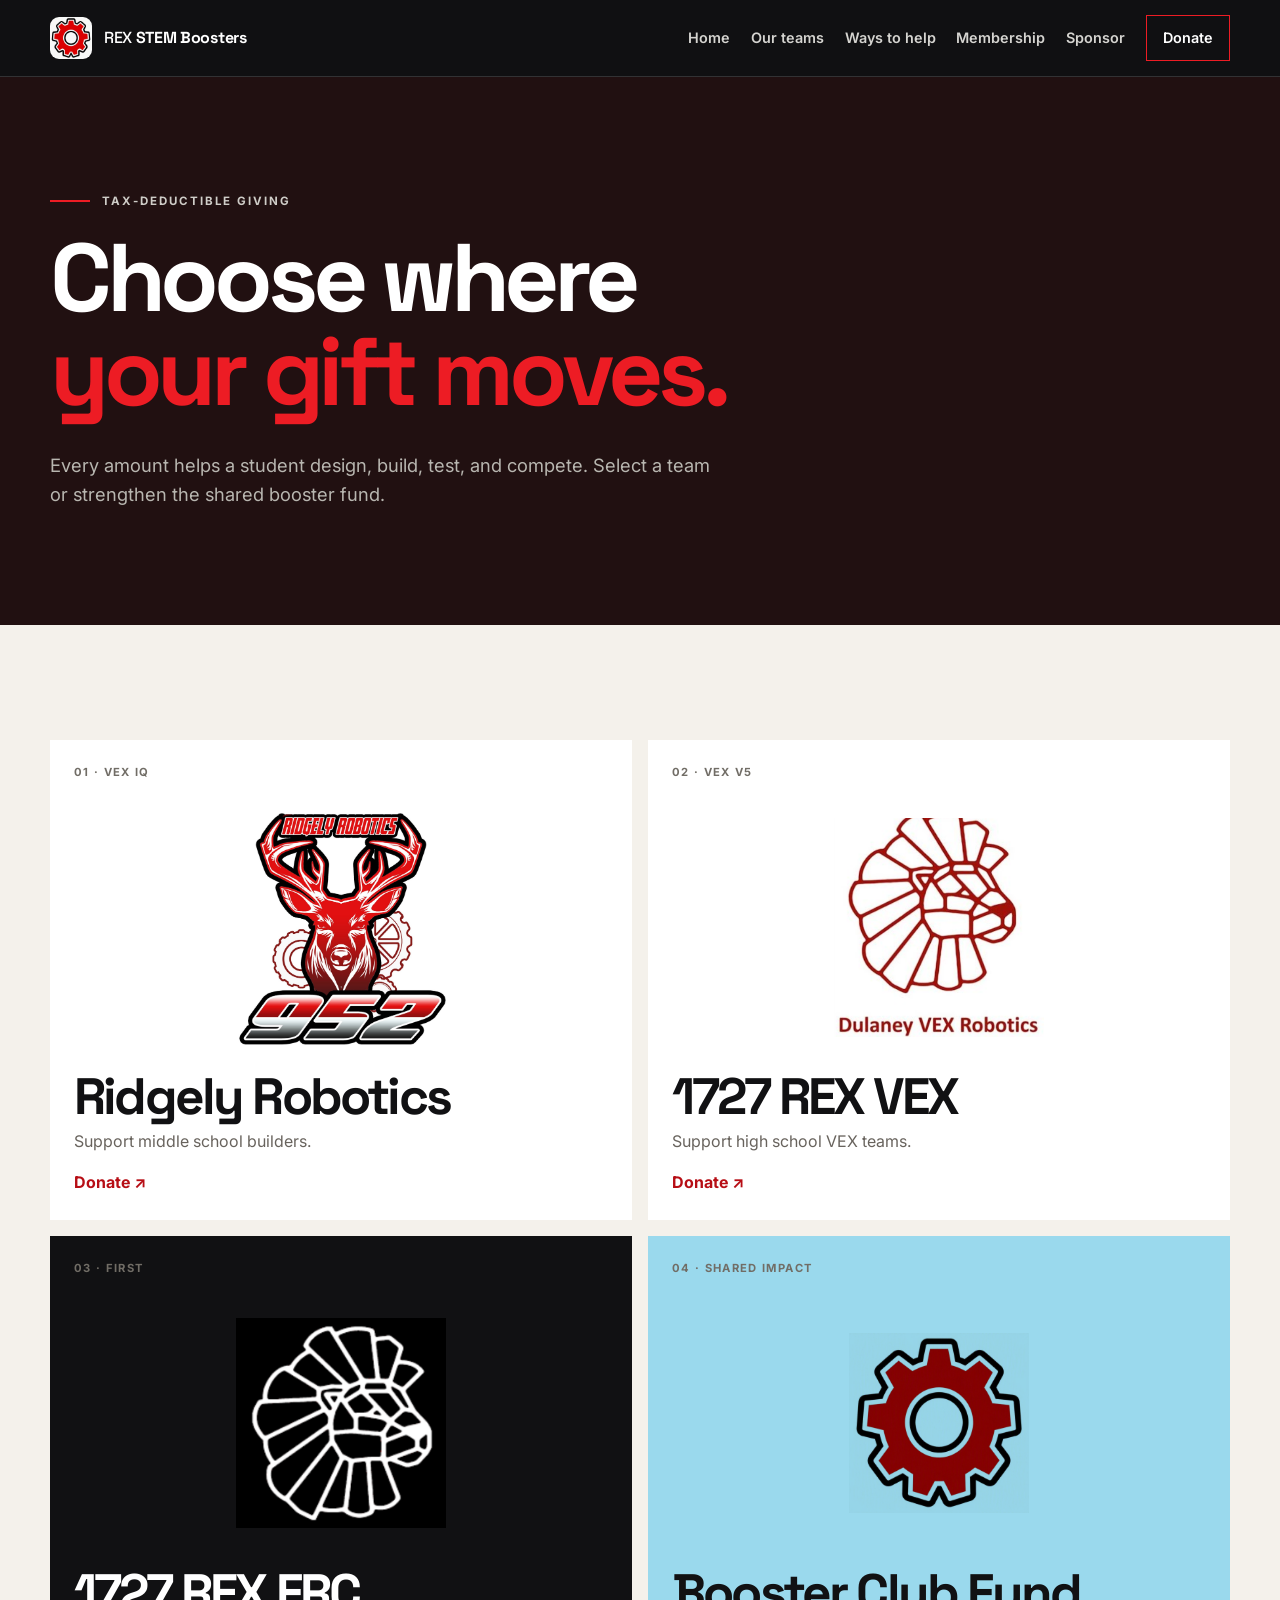
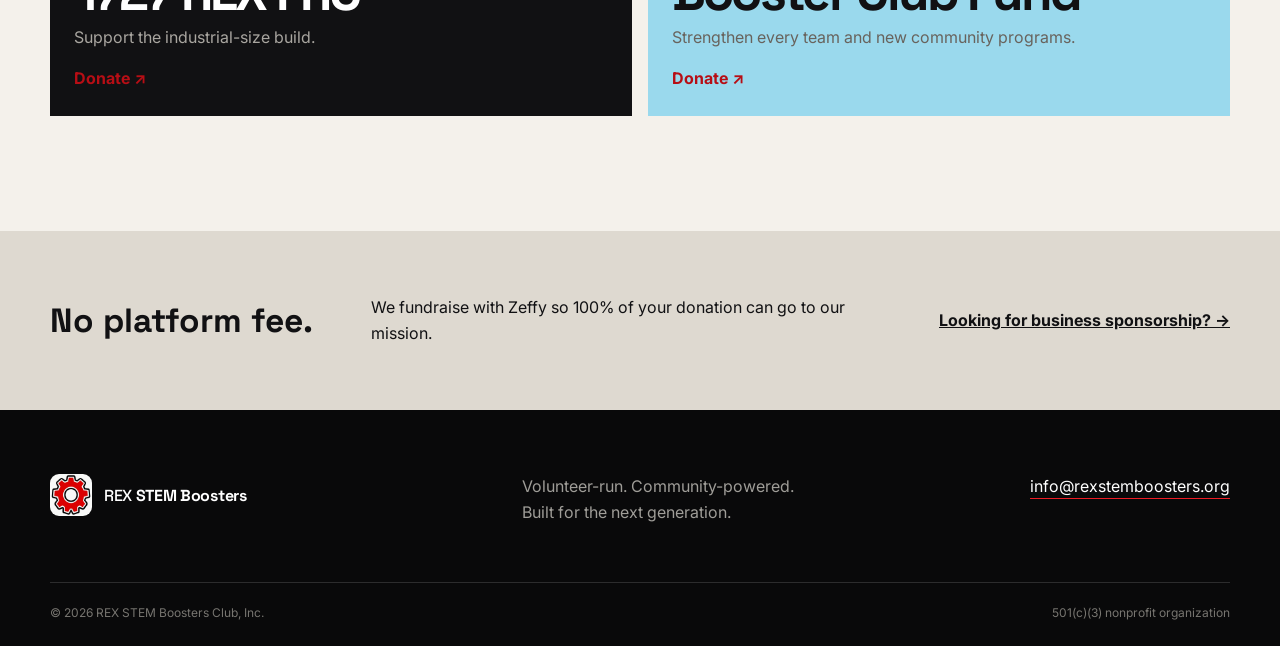
==== donate.html @ cd351b39 "Initial commit" ====
<!doctype html>
<html lang="en"><head><meta charset="utf-8"><meta name="viewport" content="width=device-width, initial-scale=1"><meta name="description" content="Support a REX STEM Boosters robotics team or the shared booster fund."><title>Donate | REX STEM Boosters</title><link rel="preconnect" href="https://fonts.googleapis.com"><link rel="preconnect" href="https://fonts.gstatic.com" crossorigin><link href="https://fonts.googleapis.com/css2?family=Inter:wght@400;500;600;700&family=Space+Grotesk:wght@500;600;700&display=swap" rel="stylesheet"><link rel="icon" type="image/svg+xml" href="data:image/svg+xml,%3Csvg xmlns='http://www.w3.org/2000/svg' viewBox='0 0 64 64'%3E%3Crect width='64' height='64' rx='12' fill='%23111113'/%3E%3Cpath d='M28 8h8l2 7 6 3 7-2 4 7-5 5v8l5 5-4 7-7-2-6 3-2 7h-8l-2-7-6-3-7 2-4-7 5-5v-8l-5-5 4-7 7 2 6-3 2-7Zm4 15a9 9 0 1 0 0 18 9 9 0 0 0 0-18Z' fill='%23ed1c24'/%3E%3C/svg%3E"><link rel="stylesheet" href="assets/styles.css"><script src="assets/main.js" defer></script></head>
<body><a class="skip-link" href="#main">Skip to content</a><header class="site-header"><div class="shell header-inner"><a class="brand" href="index.html"><img src="assets/gear-mark.png" alt="" width="42" height="42"><span>REX <b>STEM Boosters</b></span></a><button class="menu-toggle" type="button" aria-expanded="false" aria-controls="site-nav"><span></span><span></span><span></span><span class="sr-only">Open menu</span></button><nav id="site-nav" class="site-nav"><a href="index.html">Home</a><a href="teams.html">Our teams</a><a href="support.html">Ways to help</a><a href="membership.html">Membership</a><a href="sponsor.html">Sponsor</a><a class="nav-cta active" href="donate.html">Donate</a></nav></div></header>
<main id="main"><section class="page-hero donate-hero"><div class="shell"><p class="eyebrow"><span></span> Tax-deductible giving</p><h1>Choose where<br><em>your gift moves.</em></h1><p>Every amount helps a student design, build, test, and compete. Select a team or strengthen the shared booster fund.</p></div></section>
<section class="band band-light"><div class="shell giving-grid">
  <a class="giving-card" href="https://www.zeffy.com/en-US/donation-form/donate-to-ridgley-robotics" target="_blank" rel="noopener"><span>01 · VEX IQ</span><img src="assets/ridgely-robotics.jpg" alt="Ridgely Robotics logo"><div><h2>Ridgely Robotics</h2><p>Support middle school builders.</p><b>Donate ↗</b></div></a>
  <a class="giving-card" href="https://www.zeffy.com/en-US/donation-form/donate-to-dulaney-vex" target="_blank" rel="noopener"><span>02 · VEX V5</span><img src="assets/dulaney-vex.jpg" alt="Dulaney VEX Robotics logo"><div><h2>1727 REX VEX</h2><p>Support high school VEX teams.</p><b>Donate ↗</b></div></a>
  <a class="giving-card giving-card-dark" href="https://www.zeffy.com/en-US/donation-form/donate-to-dulaney-frc" target="_blank" rel="noopener"><span>03 · FIRST</span><img src="assets/dulaney-frc.jpg" alt="Dulaney FIRST Robotics logo"><div><h2>1727 REX FRC</h2><p>Support the industrial-size build.</p><b>Donate ↗</b></div></a>
  <a class="giving-card giving-general" href="https://www.zeffy.com/en-US/donation-form/supporting-stem-programs-in-timonium" target="_blank" rel="noopener"><span>04 · Shared impact</span><div class="general-gear"><img src="assets/gear-mark.png" alt=""></div><div><h2>Booster Club Fund</h2><p>Strengthen every team and new community programs.</p><b>Donate ↗</b></div></a>
</div></section><section class="zeffy-note"><div class="shell"><strong>No platform fee.</strong><p>We fundraise with Zeffy so 100% of your donation can go to our mission.</p><a href="sponsor.html">Looking for business sponsorship? →</a></div></section></main>
<footer class="site-footer"><div class="shell footer-main"><a class="brand" href="index.html"><img src="assets/gear-mark.png" alt="" width="42" height="42"><span>REX <b>STEM Boosters</b></span></a><p>Volunteer-run. Community-powered.<br>Built for the next generation.</p><a href="mailto:info@rexstemboosters.org">info@rexstemboosters.org</a></div><div class="shell footer-bottom"><span>© <span data-year></span> REX STEM Boosters Club, Inc.</span><span>501(c)(3) nonprofit organization</span></div></footer></body></html>
---- assets/styles.css ----
:root {
  --ink: #111113;
  --ink-soft: #1a1a1d;
  --paper: #f4f1eb;
  --white: #fff;
  --red: #ed1c24;
  --red-dark: #b70e15;
  --blue: #9ad9ed;
  --muted: #a9a7a2;
  --line: rgba(255, 255, 255, .14);
  --radius: 1.25rem;
  --shell: min(1180px, calc(100% - 40px));
}

* { box-sizing: border-box; }
html { scroll-behavior: smooth; }
body { margin: 0; background: var(--ink); color: var(--white); font-family: Inter, sans-serif; line-height: 1.6; }
body.menu-open { overflow: hidden; }
img { display: block; max-width: 100%; }
a { color: inherit; }
.shell { width: var(--shell); margin-inline: auto; }
.sr-only { position: absolute; width: 1px; height: 1px; padding: 0; margin: -1px; overflow: hidden; clip: rect(0,0,0,0); white-space: nowrap; border: 0; }
.skip-link { position: fixed; z-index: 100; top: 10px; left: 10px; transform: translateY(-150%); padding: .75rem 1rem; background: var(--white); color: var(--ink); }
.skip-link:focus { transform: none; }

.site-header { position: sticky; z-index: 50; top: 0; background: rgba(17,17,19,.9); border-bottom: 1px solid var(--line); backdrop-filter: blur(16px); }
.header-inner { min-height: 76px; display: flex; align-items: center; justify-content: space-between; gap: 2rem; }
.brand { display: inline-flex; align-items: center; gap: .75rem; text-decoration: none; font-family: "Space Grotesk", sans-serif; letter-spacing: -.02em; }
.brand img { width: 42px; height: 42px; border-radius: 9px; }
.brand span { font-size: 1rem; font-weight: 500; }
.brand b { font-weight: 700; }
.site-nav { display: flex; align-items: center; gap: 1.3rem; }
.site-nav a { position: relative; padding-block: .45rem; color: #d5d4d0; text-decoration: none; font-size: .9rem; font-weight: 600; }
.site-nav a:not(.nav-cta)::after { content: ""; position: absolute; left: 0; right: 100%; bottom: 0; height: 2px; background: var(--red); transition: right .2s ease; }
.site-nav a:hover::after, .site-nav a.active::after { right: 0; }
.nav-cta { padding: .65rem 1rem !important; border: 1px solid var(--red); color: var(--white) !important; }
.nav-cta:hover { background: var(--red); }
.menu-toggle { display: none; border: 0; background: none; color: inherit; }

.hero { position: relative; overflow: hidden; padding: clamp(5rem, 9vw, 8.5rem) 0 clamp(4rem, 8vw, 7rem); }
.hero::before { content: ""; position: absolute; inset: auto 8% 0; height: 1px; background: var(--red); opacity: .5; }
.hero-grid { display: grid; grid-template-columns: minmax(0, 1.15fr) minmax(340px, .85fr); gap: clamp(3rem, 7vw, 7rem); align-items: center; }
.eyebrow, .section-label { margin: 0 0 1.25rem; text-transform: uppercase; letter-spacing: .17em; font-size: .72rem; font-weight: 700; }
.eyebrow { color: #cfcdc8; display: flex; align-items: center; gap: .75rem; }
.eyebrow span { width: 2.5rem; height: 2px; background: var(--red); }
h1, h2, h3 { margin: 0; font-family: "Space Grotesk", sans-serif; line-height: .98; letter-spacing: -.055em; }
h1 { max-width: 820px; font-size: clamp(3.6rem, 7.5vw, 7rem); }
h1 em { color: var(--red); font-style: normal; }
.hero-lede { max-width: 680px; margin: 2rem 0 0; color: #c6c5c0; font-size: clamp(1rem, 1.35vw, 1.18rem); }
.button-row { display: flex; flex-wrap: wrap; gap: .8rem; margin-top: 2.3rem; }
.button { display: inline-flex; align-items: center; justify-content: space-between; gap: 1.5rem; min-width: 190px; padding: .9rem 1.05rem; border: 1px solid transparent; text-decoration: none; font-size: .9rem; font-weight: 700; transition: transform .2s, background .2s, border-color .2s; }
.button:hover { transform: translateY(-2px); }
.button-primary { background: var(--red); }
.button-primary:hover { background: #ff343b; }
.button-ghost { border-color: #4a494b; }
.button-ghost:hover { border-color: var(--white); }

.hero-visual { position: relative; min-height: 470px; display: grid; place-items: center; }
.visual-card { position: relative; z-index: 2; width: min(70%, 330px); aspect-ratio: 1; padding: 2rem; background: var(--paper); border: 1px solid #3a3a3d; transform: rotate(3deg); box-shadow: 18px 18px 0 var(--red); }
.visual-card img { width: 100%; height: 100%; object-fit: contain; }
.orbit { position: absolute; border: 1px solid rgba(154,217,237,.4); border-radius: 50%; }
.orbit-one { width: 90%; aspect-ratio: 1; }
.orbit-two { width: 64%; aspect-ratio: 1; border-style: dashed; animation: spin 30s linear infinite; }
.data-tag { position: absolute; z-index: 3; display: flex; align-items: baseline; gap: .55rem; padding: .75rem .9rem; background: var(--blue); color: var(--ink); box-shadow: 6px 6px 0 #000; }
.data-tag strong { font-family: "Space Grotesk"; font-size: 1.45rem; line-height: 1; }
.data-tag span { font-size: .7rem; font-weight: 700; text-transform: uppercase; letter-spacing: .08em; }
.tag-one { top: 12%; left: 0; transform: rotate(-3deg); }
.tag-two { right: -2%; bottom: 12%; transform: rotate(2deg); }
@keyframes spin { to { transform: rotate(360deg); } }

.band { padding: clamp(5rem, 9vw, 8rem) 0; }
.mission { background: var(--red); }
.split-heading { display: grid; grid-template-columns: 1fr 3fr; gap: 3rem; }
.section-label { color: rgba(255,255,255,.72); }
.split-heading h2, .section-intro h2 { font-size: clamp(2.7rem, 5vw, 5rem); }
.split-heading h2 span { color: #390206; }
.split-heading p:last-child { max-width: 720px; margin: 2rem 0 0; font-size: clamp(1rem, 1.5vw, 1.2rem); }
.location-band { padding: clamp(3.75rem, 7vw, 6rem) 0; background: #ded9d0; color: var(--ink); border-bottom: 1px solid #c7c1b8; }
.location-layout { display: grid; grid-template-columns: .85fr 1.15fr; gap: clamp(3rem, 8vw, 8rem); align-items: end; }
.location-layout h2 { font-size: clamp(2.5rem, 4.5vw, 4.25rem); }
.school-list { border-top: 1px solid #9f9990; }
.school-list > div { display: grid; grid-template-columns: .65fr 1.35fr; gap: .25rem 1.5rem; padding: 1.35rem 0; border-bottom: 1px solid #b9b3aa; }
.school-list span { grid-row: 1 / 3; color: #706b65; text-transform: uppercase; font-size: .72rem; font-weight: 700; letter-spacing: .1em; }
.school-list strong { font: 600 1.2rem "Space Grotesk"; }
.school-list small { color: #706b65; font-size: .82rem; }
.band-light { background: var(--paper); color: var(--ink); }
.section-label.dark { color: #65615c; }
.section-intro { display: flex; justify-content: space-between; align-items: end; gap: 2rem; margin-bottom: 3rem; }
.text-link { padding-bottom: .25rem; border-bottom: 1px solid var(--ink); text-decoration: none; font-weight: 700; }
.team-grid { display: grid; grid-template-columns: repeat(3, 1fr); gap: 1rem; }
.team-card { position: relative; min-height: 390px; display: flex; flex-direction: column; justify-content: space-between; padding: 1.25rem; background: var(--white); border: 1px solid #dedad3; }
.team-card img { align-self: center; width: min(72%, 240px); height: 230px; object-fit: contain; mix-blend-mode: multiply; }
.team-card-dark { background: var(--ink-soft); color: var(--white); border-color: var(--ink-soft); }
.team-card-dark img { mix-blend-mode: normal; }
.team-number { color: #817d77; font: 600 .75rem "Space Grotesk"; }
.team-card p { margin: 0 0 .35rem; color: #817d77; font-size: .74rem; font-weight: 700; text-transform: uppercase; letter-spacing: .1em; }
.team-card h3 { font-size: 1.55rem; letter-spacing: -.04em; }

.impact-band { padding: clamp(5rem, 9vw, 8rem) 0; background: var(--ink); }
.impact-grid { display: grid; grid-template-columns: .65fr 1.35fr; gap: 3rem; }
.impact-grid > h2 { max-width: 780px; font-size: clamp(2.8rem, 5.2vw, 5.2rem); }
.impact-actions { grid-column: 2; border-top: 1px solid var(--line); }
.impact-actions a { display: grid; grid-template-columns: 1fr 2fr auto; align-items: center; gap: 1rem; padding: 1.3rem 0; border-bottom: 1px solid var(--line); text-decoration: none; }
.impact-actions span { font: 600 1.25rem "Space Grotesk"; }
.impact-actions small { color: #999791; }
.impact-actions b { color: var(--red); font-size: 1.3rem; transition: transform .2s; }
.impact-actions a:hover b { transform: translateX(5px); }
.meeting-strip { padding: 1.25rem 0; background: var(--blue); color: var(--ink); }
.meeting-inner { display: flex; align-items: center; justify-content: space-between; gap: 2rem; }
.meeting-inner p { display: flex; align-items: baseline; gap: 1rem; margin: 0; }
.meeting-inner p span { text-transform: uppercase; font-size: .7rem; font-weight: 700; letter-spacing: .1em; }
.meeting-inner a { white-space: nowrap; font-weight: 700; text-underline-offset: .25rem; }

.page-hero { position: relative; overflow: hidden; padding: clamp(5rem, 9vw, 8rem) 0; background: var(--ink); }
.page-hero .shell > p:last-child, .page-hero .membership-layout > div:first-child > p:last-child { max-width: 680px; margin: 2rem 0 0; color: #b8b6b0; font-size: 1.15rem; }
.team-page-hero { min-height: min(690px, calc(100vh - 76px)); display: flex; align-items: center; }
.team-hero-copy { position: relative; z-index: 2; }
.team-hero-copy > p:last-child { max-width: 590px !important; }
.ambient-curve { position: absolute; z-index: 0; top: 8%; right: -5%; bottom: 6%; width: 58%; opacity: .72; }
.ambient-curve svg { width: 100%; height: 100%; overflow: visible; }
.path-guide, .path-motion { fill: none; vector-effect: non-scaling-stroke; }
.path-guide { stroke: rgba(244,241,235,.15); stroke-width: 1.25; }
.path-motion { stroke: var(--red); stroke-width: 2; stroke-linecap: round; stroke-dasharray: 95 1030; animation: route-drift 14s linear infinite; }
@keyframes route-drift { to { stroke-dashoffset: -1125; } }
.page-hero-blue { background: #152a31; }
.page-hero-blue h1 em { color: var(--blue); }
.program-list { padding-top: 2rem; }
.program-row { display: grid; grid-template-columns: minmax(260px, .75fr) 1.25fr; gap: clamp(3rem, 8vw, 8rem); align-items: center; padding-block: clamp(4rem, 7vw, 7rem); border-bottom: 1px solid #cdc8c0; }
.program-mark { position: relative; min-height: 360px; display: grid; place-items: center; padding: 2rem; background: var(--white); }
.program-mark img { max-width: 82%; max-height: 290px; object-fit: contain; mix-blend-mode: multiply; }
.program-mark > span { position: absolute; top: 1rem; left: 1rem; color: #77716b; font: 600 .75rem "Space Grotesk"; }
.program-mark-dark { background: var(--ink); }
.program-mark-dark img { mix-blend-mode: normal; }
.program-copy .program-meta { margin: 0 0 1rem; color: var(--red-dark); text-transform: uppercase; font-size: .72rem; font-weight: 700; letter-spacing: .12em; }
.program-copy h2 { font-size: clamp(2.6rem, 5vw, 4.7rem); }
.program-copy > p:not(.program-meta) { max-width: 650px; margin: 1.6rem 0 2rem; color: #57534d; font-size: 1.05rem; }
.button-ink { width: fit-content; min-width: 220px; border-color: var(--ink); }
.button-ink:hover { background: var(--ink); color: var(--white); }
.cta-block { padding: 5rem 0; background: var(--red); }
.cta-inner { display: flex; align-items: end; justify-content: space-between; gap: 2rem; }
.cta-inner h2 { font-size: clamp(2.5rem, 5vw, 4.5rem); }
.cta-inner .button-primary { background: var(--ink); }

.option-grid { display: grid; grid-template-columns: repeat(2, 1fr); gap: 1px; background: #c8c4bc; border: 1px solid #c8c4bc; }
.option-card { min-height: 330px; display: flex; flex-direction: column; padding: clamp(1.5rem, 4vw, 3rem); background: var(--paper); }
.option-card > span { color: var(--red-dark); font: 700 .75rem "Space Grotesk"; }
.option-card h2 { margin-top: auto; font-size: clamp(2rem, 3.6vw, 3.4rem); }
.option-card p { max-width: 540px; color: #625e58; }
.option-card a { align-self: flex-start; margin-top: 1rem; border-bottom: 1px solid var(--ink); text-decoration: none; font-weight: 700; }
.trust-strip { padding: 4rem 0; background: var(--blue); color: var(--ink); }
.trust-strip .shell { display: grid; grid-template-columns: 1fr 1fr; gap: 4rem; align-items: center; }
.trust-strip div > div { display: flex; align-items: center; gap: 1.25rem; }
.trust-strip strong { font: 700 clamp(3.5rem, 7vw, 6.5rem)/1 "Space Grotesk"; }
.trust-strip p { margin: 0; max-width: 600px; }

.membership-hero { background: #191614; }
.membership-layout { display: grid; grid-template-columns: 1.2fr .8fr; gap: 4rem; align-items: center; }
.price-card { padding: 2rem; background: var(--paper); color: var(--ink); box-shadow: 14px 14px 0 var(--red); transform: rotate(1deg); }
.price-card > p { margin: 0 0 1.4rem; text-transform: uppercase; font-size: .75rem; font-weight: 700; letter-spacing: .12em; }
.price-card > div { display: flex; justify-content: space-between; align-items: baseline; padding: 1.1rem 0; border-top: 1px solid #ccc6bd; }
.price-card strong { font: 700 3rem/1 "Space Grotesk"; }
.price-card span { color: #6a655e; }
.price-card .button { margin-top: 1.5rem; color: var(--white); }
.membership-details { display: grid; grid-template-columns: .9fr 1.1fr; gap: 5rem; }
.membership-details h2 { font-size: clamp(2.7rem, 5vw, 4.8rem); }
.check-list { margin: 0; padding: 0; list-style: none; }
.check-list li { display: grid; grid-template-columns: .8fr 1.2fr; gap: 1rem; padding: 1.25rem 0; border-bottom: 1px solid #ccc6bd; }
.check-list span { color: #635f58; }
.open-door { padding: 5rem 0; background: var(--red); }
.open-door h2 { font-size: clamp(4.5rem, 12vw, 10rem); }
.open-door > .shell > p:last-child { max-width: 680px; font-size: 1.2rem; }

.donate-hero { background: #211011; }
.giving-grid { display: grid; grid-template-columns: repeat(2, 1fr); gap: 1rem; }
.giving-card { position: relative; min-height: 480px; display: grid; grid-template-rows: auto 1fr auto; padding: 1.5rem; background: var(--white); color: var(--ink); text-decoration: none; overflow: hidden; }
.giving-card > span { color: #716d66; text-transform: uppercase; font-size: .7rem; font-weight: 700; letter-spacing: .12em; }
.giving-card > img, .general-gear img { place-self: center; width: min(48%, 210px); max-height: 260px; object-fit: contain; mix-blend-mode: multiply; transition: transform .25s; }
.giving-card:hover > img, .giving-card:hover .general-gear img { transform: scale(1.04) rotate(-2deg); }
.giving-card h2 { font-size: clamp(2rem, 4vw, 3.3rem); }
.giving-card p { margin: .4rem 0 1rem; color: #68635d; }
.giving-card b { color: var(--red-dark); }
.giving-card-dark { background: var(--ink); color: var(--white); }
.giving-card-dark > img { mix-blend-mode: normal; }
.giving-card-dark p { color: #a9a6a0; }
.giving-general { background: var(--blue); }
.general-gear { display: grid; place-items: center; }
.general-gear img { width: min(44%, 180px); }
.zeffy-note { padding: 4rem 0; background: #ded9d0; color: var(--ink); }
.zeffy-note .shell { display: grid; grid-template-columns: .7fr 1.3fr auto; gap: 2rem; align-items: center; }
.zeffy-note strong { font: 700 2.1rem "Space Grotesk"; }
.zeffy-note p { margin: 0; }
.zeffy-note a { font-weight: 700; }

.sponsor-hero { background: #161b1d; }
.sponsor-list { display: grid; gap: 1.25rem; }
.sponsor-list article { display: grid; grid-template-columns: 290px 1fr; min-height: 320px; border: 1px solid #cbc5bc; background: #faf9f6; box-shadow: 0 0 0 rgba(17,17,19,0); transition: transform .3s ease, box-shadow .3s ease; }
.sponsor-list article:hover { transform: translateY(-4px); box-shadow: 0 18px 40px rgba(17,17,19,.09); }
.sponsor-list article > div:first-child { position: relative; display: grid; place-items: center; padding: 1.5rem; border-right: 1px solid #ccc7bf; }
.sponsor-list article > div:first-child span { position: absolute; top: 1rem; left: 1rem; color: #77716b; font: 700 .72rem "Space Grotesk"; }
.sponsor-list article img { max-width: 180px; max-height: 190px; object-fit: contain; mix-blend-mode: multiply; }
.sponsor-list article > div:last-child { display: flex; flex-direction: column; justify-content: center; padding: clamp(2rem, 5vw, 4rem); }
.sponsor-list article p { margin: 0 0 .6rem; color: var(--red-dark); text-transform: uppercase; font-size: .72rem; font-weight: 700; letter-spacing: .12em; }
.sponsor-list article h2 { font-size: clamp(2.3rem, 4vw, 4rem); }
.sponsor-list .dark-logo { background: var(--ink); }
.sponsor-list .dark-logo img { mix-blend-mode: normal; }
.sponsor-links { display: flex; flex-wrap: wrap; gap: 1rem 2rem; margin-top: 2rem; }
.sponsor-links a { position: relative; padding-bottom: .25rem; text-decoration: none; font-weight: 700; }
.sponsor-links a::after { content: ""; position: absolute; left: 0; right: 0; bottom: 0; height: 1px; background: currentColor; transform-origin: right; transition: transform .22s ease; }
.sponsor-links a:hover::after { transform: scaleX(.4); }
.recognition { padding: clamp(5rem, 8vw, 7rem) 0; background: var(--blue); color: var(--ink); }
.recognition .shell { display: grid; grid-template-columns: 1.2fr 1fr; gap: 3rem; align-items: end; }
.recognition h2 { font-size: clamp(2.8rem, 5vw, 5rem); }
.recognition .button { grid-column: 2; width: fit-content; color: var(--white); }
.partner-gallery { padding: clamp(5rem, 8vw, 7rem) 0; overflow: hidden; background: #0b0b0c; }
.gallery-heading { display: flex; align-items: end; justify-content: space-between; gap: 2rem; margin-bottom: 2.5rem; }
.gallery-heading h2 { font-size: clamp(2.7rem, 5vw, 4.8rem); }
.carousel-controls { display: flex; align-items: center; gap: .85rem; }
.carousel-button { width: 46px; height: 46px; border: 1px solid #454549; background: transparent; color: var(--white); font-size: 1.1rem; cursor: pointer; transition: background .2s, color .2s, border-color .2s; }
.carousel-button:hover { background: var(--white); border-color: var(--white); color: var(--ink); }
.carousel-status { min-width: 54px; color: #8e8c87; text-align: center; font: 600 .72rem "Space Grotesk"; letter-spacing: .08em; }
.carousel { width: var(--shell); margin-inline: auto; overflow: hidden; outline: none; }
.carousel-track { display: flex; gap: 1rem; transition: transform .9s cubic-bezier(.72,0,.18,1); will-change: transform; }
.carousel-track.is-jumping { transition: none; }
.carousel-slide { flex: 0 0 min(78vw, 880px); aspect-ratio: 16 / 9; display: flex; flex-direction: column; justify-content: flex-end; padding: clamp(1.5rem, 4vw, 3rem); border: 1px solid rgba(255,255,255,.18); background-color: #26272a; background-image: url("data:image/svg+xml,%3Csvg xmlns='http://www.w3.org/2000/svg' width='36' height='36' viewBox='0 0 36 36'%3E%3Cpath d='M36 0H0V36' fill='none' stroke='white' stroke-opacity='.055'/%3E%3C/svg%3E"); }
.placeholder-one { background-color: #26272a; }
.placeholder-two { background-color: #201719; }
.placeholder-three { background-color: #18252a; }
.placeholder-four { background-color: #302d28; }
.carousel-slide span { margin-bottom: auto; color: rgba(255,255,255,.5); font: 600 .7rem "Space Grotesk"; letter-spacing: .14em; }
.carousel-slide strong { font: 600 clamp(2rem, 4vw, 4rem)/1 "Space Grotesk"; letter-spacing: -.045em; }
.carousel-slide small { margin-top: .7rem; color: #aaa8a2; font-size: .82rem; }

.site-footer { padding: 4rem 0 1.5rem; background: #09090a; }
.footer-main { display: grid; grid-template-columns: 1.3fr 1fr 1fr; gap: 2rem; align-items: start; padding-bottom: 3.5rem; }
.footer-main p { margin: 0; color: #9f9d98; }
.footer-main > a:last-child { justify-self: end; text-decoration-color: var(--red); text-underline-offset: .35rem; }
.footer-bottom { display: flex; justify-content: space-between; gap: 1rem; padding-top: 1.25rem; border-top: 1px solid var(--line); color: #777570; font-size: .75rem; }

@media (max-width: 900px) {
  .hero-grid { grid-template-columns: 1fr; }
  .hero-visual { min-height: 400px; }
  .hero-visual .orbit-one { width: min(80vw, 520px); }
  .split-heading { grid-template-columns: 1fr; }
  .team-grid { grid-template-columns: 1fr; }
  .team-card { min-height: 290px; display: grid; grid-template-columns: 1fr 1fr; align-items: end; }
  .team-card img { grid-column: 2; grid-row: 1 / 3; height: 240px; }
  .impact-grid, .membership-layout, .membership-details { grid-template-columns: 1fr; }
  .location-layout { grid-template-columns: 1fr; }
  .impact-actions { grid-column: 1; }
  .program-row { grid-template-columns: .8fr 1.2fr; gap: 2.5rem; }
  .giving-grid { grid-template-columns: 1fr; }
  .giving-card { min-height: 420px; }
  .zeffy-note .shell { grid-template-columns: 1fr 2fr; }
  .zeffy-note a { grid-column: 2; }
}

@media (max-width: 760px) {
  :root { --shell: min(100% - 28px, 1180px); }
  .menu-toggle { position: relative; z-index: 3; display: grid; gap: 5px; width: 42px; height: 42px; place-content: center; }
  .menu-toggle span:not(.sr-only) { width: 22px; height: 2px; background: currentColor; transition: transform .2s, opacity .2s; }
  .menu-open .menu-toggle span:nth-child(1) { transform: translateY(7px) rotate(45deg); }
  .menu-open .menu-toggle span:nth-child(2) { opacity: 0; }
  .menu-open .menu-toggle span:nth-child(3) { transform: translateY(-7px) rotate(-45deg); }
  .site-nav { position: fixed; inset: 0; display: flex; flex-direction: column; justify-content: center; align-items: flex-start; gap: 1.1rem; padding: 6rem 2rem; background: var(--ink); transform: translateX(100%); transition: transform .25s ease; }
  .menu-open .site-nav { transform: none; }
  .site-nav a { font: 600 2.2rem/1 "Space Grotesk"; }
  .nav-cta { margin-top: 1rem; font-size: 1.2rem !important; }
  .hero { padding-top: 4.5rem; }
  .hero-grid { gap: 1.8rem; }
  .hero-visual { min-height: 330px; }
  .visual-card { width: min(62vw, 260px); }
  .data-tag { max-width: 145px; }
  .section-intro { display: block; }
  .section-intro .text-link { display: inline-block; margin-top: 1.6rem; }
  .team-card { display: flex; min-height: 360px; }
  .team-card img { height: 220px; }
  .footer-main { grid-template-columns: 1fr; }
  .footer-main > a:last-child { justify-self: start; }
  .footer-bottom { flex-direction: column; }
  .meeting-inner, .meeting-inner p, .cta-inner { align-items: flex-start; flex-direction: column; }
  .impact-actions a { grid-template-columns: 1fr auto; }
  .impact-actions small { grid-column: 1; }
  .program-row { grid-template-columns: 1fr; }
  .team-page-hero { min-height: 620px; }
  .ambient-curve { top: 33%; right: -24%; bottom: 4%; width: 100%; opacity: .48; }
  .school-list > div { grid-template-columns: 1fr; }
  .school-list span { grid-row: auto; margin-bottom: .4rem; }
  .program-mark { min-height: 300px; }
  .option-grid, .trust-strip .shell, .recognition .shell { grid-template-columns: 1fr; }
  .option-card { min-height: 290px; }
  .price-card { box-shadow: 8px 8px 0 var(--red); }
  .check-list li { grid-template-columns: 1fr; }
  .zeffy-note .shell { grid-template-columns: 1fr; }
  .zeffy-note a { grid-column: 1; }
  .sponsor-list article { grid-template-columns: 1fr; }
  .sponsor-list article > div:first-child { min-height: 260px; border-right: 0; border-bottom: 1px solid #ccc7bf; }
  .recognition .button { grid-column: 1; }
  .gallery-heading { align-items: flex-start; flex-direction: column; }
  .carousel-slide { flex-basis: 88vw; }
}

@media (prefers-reduced-motion: reduce) {
  *, *::before, *::after { scroll-behavior: auto !important; animation-duration: .01ms !important; animation-iteration-count: 1 !important; transition-duration: .01ms !important; }
  .path-motion { display: none; }
}
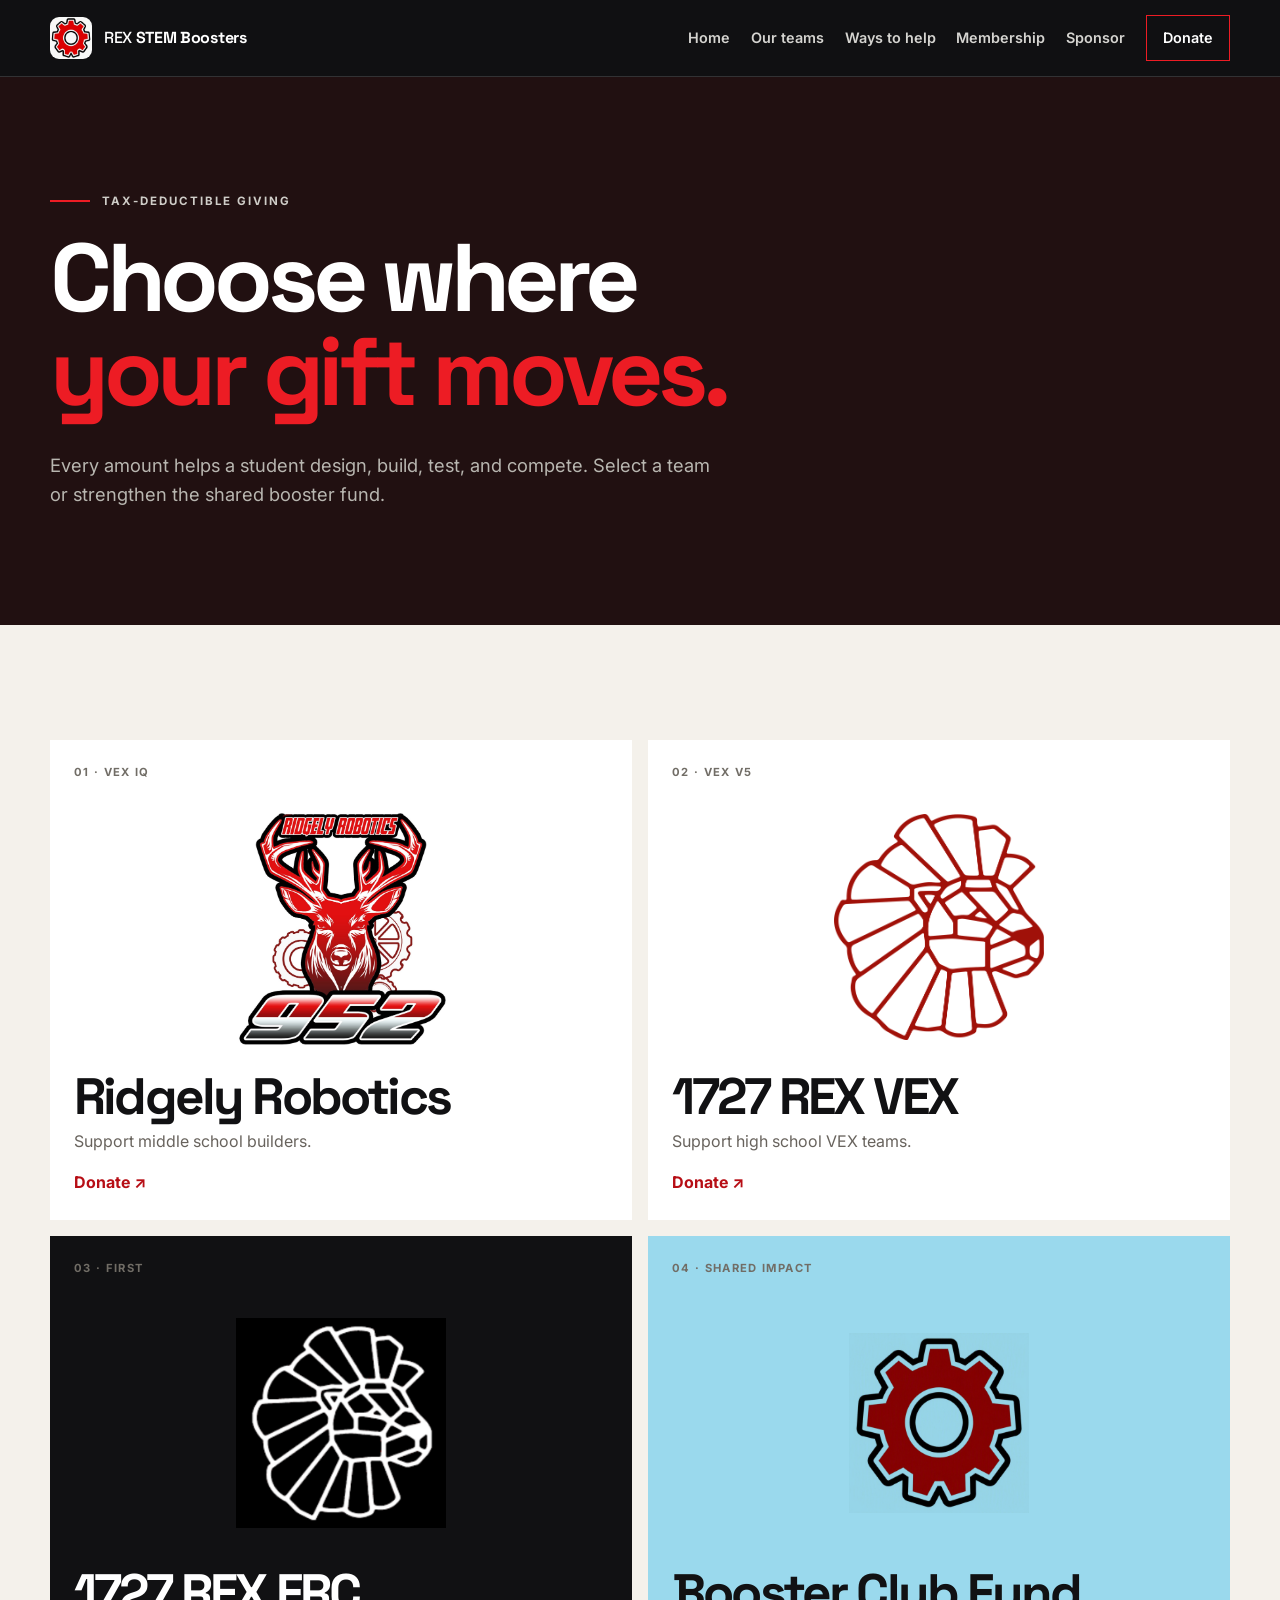
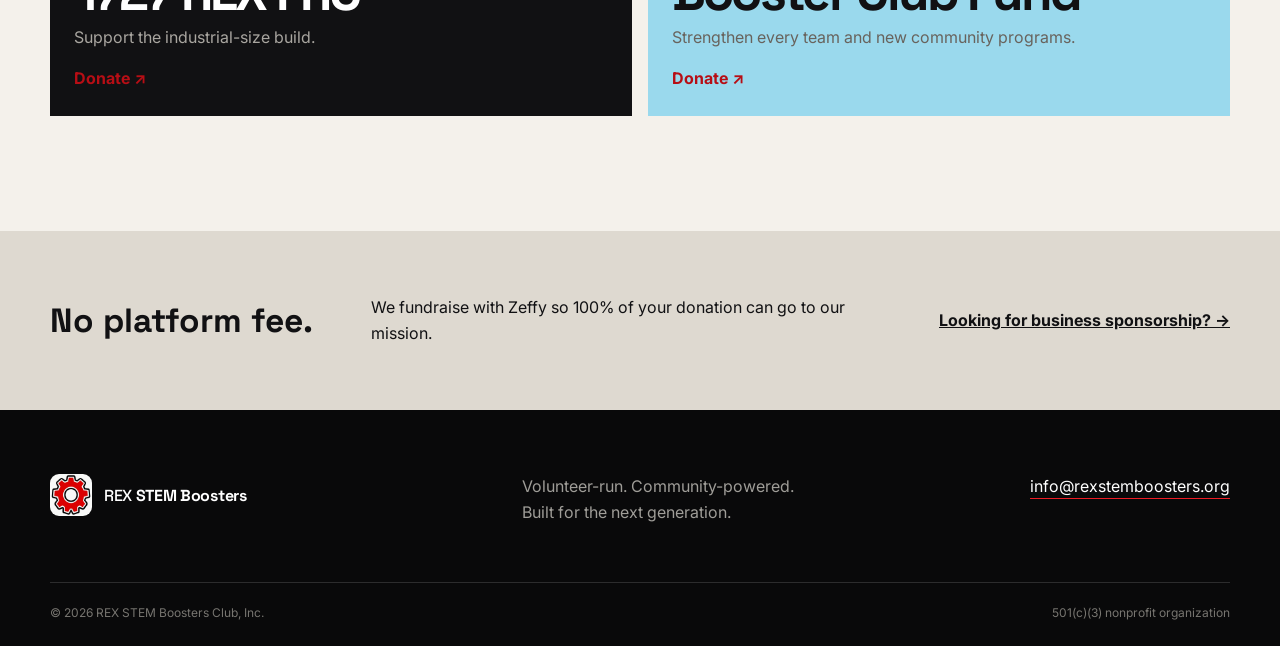
==== commit 6aeabd7a: "feat: animations, formatting, image carousel, media" ====
--- a/donate.html
+++ b/donate.html
@@ -1,11 +1,11 @@
 <!doctype html>
 <html lang="en"><head><meta charset="utf-8"><meta name="viewport" content="width=device-width, initial-scale=1"><meta name="description" content="Support a REX STEM Boosters robotics team or the shared booster fund."><title>Donate | REX STEM Boosters</title><link rel="preconnect" href="https://fonts.googleapis.com"><link rel="preconnect" href="https://fonts.gstatic.com" crossorigin><link href="https://fonts.googleapis.com/css2?family=Inter:wght@400;500;600;700&family=Space+Grotesk:wght@500;600;700&display=swap" rel="stylesheet"><link rel="icon" type="image/svg+xml" href="data:image/svg+xml,%3Csvg xmlns='http://www.w3.org/2000/svg' viewBox='0 0 64 64'%3E%3Crect width='64' height='64' rx='12' fill='%23111113'/%3E%3Cpath d='M28 8h8l2 7 6 3 7-2 4 7-5 5v8l5 5-4 7-7-2-6 3-2 7h-8l-2-7-6-3-7 2-4-7 5-5v-8l-5-5 4-7 7 2 6-3 2-7Zm4 15a9 9 0 1 0 0 18 9 9 0 0 0 0-18Z' fill='%23ed1c24'/%3E%3C/svg%3E"><link rel="stylesheet" href="assets/styles.css"><script src="assets/main.js" defer></script></head>
-<body><a class="skip-link" href="#main">Skip to content</a><header class="site-header"><div class="shell header-inner"><a class="brand" href="index.html"><img src="assets/gear-mark.png" alt="" width="42" height="42"><span>REX <b>STEM Boosters</b></span></a><button class="menu-toggle" type="button" aria-expanded="false" aria-controls="site-nav"><span></span><span></span><span></span><span class="sr-only">Open menu</span></button><nav id="site-nav" class="site-nav"><a href="index.html">Home</a><a href="teams.html">Our teams</a><a href="support.html">Ways to help</a><a href="membership.html">Membership</a><a href="sponsor.html">Sponsor</a><a class="nav-cta active" href="donate.html">Donate</a></nav></div></header>
+<body><a class="skip-link" href="#main">Skip to content</a><header class="site-header"><div class="shell header-inner"><a class="brand" href="index.html"><img src="assets/images/gear-mark.png" alt="" width="42" height="42"><span>REX <b>STEM Boosters</b></span></a><button class="menu-toggle" type="button" aria-expanded="false" aria-controls="site-nav"><span></span><span></span><span></span><span class="sr-only">Open menu</span></button><nav id="site-nav" class="site-nav"><a href="index.html">Home</a><a href="teams.html">Our teams</a><a href="support.html">Ways to help</a><a href="membership.html">Membership</a><a href="sponsor.html">Sponsor</a><a class="nav-cta active" href="donate.html">Donate</a></nav></div></header>
 <main id="main"><section class="page-hero donate-hero"><div class="shell"><p class="eyebrow"><span></span> Tax-deductible giving</p><h1>Choose where<br><em>your gift moves.</em></h1><p>Every amount helps a student design, build, test, and compete. Select a team or strengthen the shared booster fund.</p></div></section>
 <section class="band band-light"><div class="shell giving-grid">
-  <a class="giving-card" href="https://www.zeffy.com/en-US/donation-form/donate-to-ridgley-robotics" target="_blank" rel="noopener"><span>01 · VEX IQ</span><img src="assets/ridgely-robotics.jpg" alt="Ridgely Robotics logo"><div><h2>Ridgely Robotics</h2><p>Support middle school builders.</p><b>Donate ↗</b></div></a>
-  <a class="giving-card" href="https://www.zeffy.com/en-US/donation-form/donate-to-dulaney-vex" target="_blank" rel="noopener"><span>02 · VEX V5</span><img src="assets/dulaney-vex.jpg" alt="Dulaney VEX Robotics logo"><div><h2>1727 REX VEX</h2><p>Support high school VEX teams.</p><b>Donate ↗</b></div></a>
-  <a class="giving-card giving-card-dark" href="https://www.zeffy.com/en-US/donation-form/donate-to-dulaney-frc" target="_blank" rel="noopener"><span>03 · FIRST</span><img src="assets/dulaney-frc.jpg" alt="Dulaney FIRST Robotics logo"><div><h2>1727 REX FRC</h2><p>Support the industrial-size build.</p><b>Donate ↗</b></div></a>
-  <a class="giving-card giving-general" href="https://www.zeffy.com/en-US/donation-form/supporting-stem-programs-in-timonium" target="_blank" rel="noopener"><span>04 · Shared impact</span><div class="general-gear"><img src="assets/gear-mark.png" alt=""></div><div><h2>Booster Club Fund</h2><p>Strengthen every team and new community programs.</p><b>Donate ↗</b></div></a>
+  <a class="giving-card" href="https://www.zeffy.com/en-US/donation-form/donate-to-ridgley-robotics" target="_blank" rel="noopener"><span>01 · VEX IQ</span><img src="assets/images/ridgely-robotics.jpg" alt="Ridgely Robotics logo"><div><h2>Ridgely Robotics</h2><p>Support middle school builders.</p><b>Donate ↗</b></div></a>
+  <a class="giving-card" href="https://www.zeffy.com/en-US/donation-form/donate-to-dulaney-vex" target="_blank" rel="noopener"><span>02 · VEX V5</span><img src="assets/images/dulaney-vex.png" alt="Dulaney VEX Robotics logo"><div><h2>1727 REX VEX</h2><p>Support high school VEX teams.</p><b>Donate ↗</b></div></a>
+  <a class="giving-card giving-card-dark" href="https://www.zeffy.com/en-US/donation-form/donate-to-dulaney-frc" target="_blank" rel="noopener"><span>03 · FIRST</span><img src="assets/images/dulaney-frc.jpg" alt="Dulaney FIRST Robotics logo"><div><h2>1727 REX FRC</h2><p>Support the industrial-size build.</p><b>Donate ↗</b></div></a>
+  <a class="giving-card giving-general" href="https://www.zeffy.com/en-US/donation-form/supporting-stem-programs-in-timonium" target="_blank" rel="noopener"><span>04 · Shared impact</span><div class="general-gear"><img src="assets/images/gear-mark.png" alt=""></div><div><h2>Booster Club Fund</h2><p>Strengthen every team and new community programs.</p><b>Donate ↗</b></div></a>
 </div></section><section class="zeffy-note"><div class="shell"><strong>No platform fee.</strong><p>We fundraise with Zeffy so 100% of your donation can go to our mission.</p><a href="sponsor.html">Looking for business sponsorship? →</a></div></section></main>
-<footer class="site-footer"><div class="shell footer-main"><a class="brand" href="index.html"><img src="assets/gear-mark.png" alt="" width="42" height="42"><span>REX <b>STEM Boosters</b></span></a><p>Volunteer-run. Community-powered.<br>Built for the next generation.</p><a href="mailto:info@rexstemboosters.org">info@rexstemboosters.org</a></div><div class="shell footer-bottom"><span>© <span data-year></span> REX STEM Boosters Club, Inc.</span><span>501(c)(3) nonprofit organization</span></div></footer></body></html>
+<footer class="site-footer"><div class="shell footer-main"><a class="brand" href="index.html"><img src="assets/images/gear-mark.png" alt="" width="42" height="42"><span>REX <b>STEM Boosters</b></span></a><p>Volunteer-run. Community-powered.<br>Built for the next generation.</p><a href="mailto:info@rexstemboosters.org">info@rexstemboosters.org</a></div><div class="shell footer-bottom"><span>© <span data-year></span> REX STEM Boosters Club, Inc.</span><span>501(c)(3) nonprofit organization</span></div></footer></body></html>
--- a/assets/styles.css
+++ b/assets/styles.css
@@ -67,6 +67,65 @@
 .tag-one { top: 12%; left: 0; transform: rotate(-3deg); }
 .tag-two { right: -2%; bottom: 12%; transform: rotate(2deg); }
 @keyframes spin { to { transform: rotate(360deg); } }
+
+.mission {
+  position: relative;
+  overflow: hidden;
+}
+
+.mission .split-heading {
+  position: relative;
+  z-index: 2;
+}
+
+.mission-route {
+  position: absolute;
+  z-index: 1;
+  top: 0;
+  bottom: 0;
+  left: 0;
+  width: min(17vw, 220px);
+  min-width: 150px;
+  pointer-events: none;
+  opacity: 0.62;
+}
+
+.mission-route svg {
+  width: 100%;
+  height: 100%;
+  overflow: visible;
+}
+
+.mission-path {
+  fill: none;
+  stroke: rgba(17, 17, 19, 0.9);
+  stroke-width: 1.5;
+  stroke-linecap: round;
+  stroke-dasharray: 3 9;
+  vector-effect: non-scaling-stroke;
+}
+
+.mission-robot {
+  fill: #111113;
+}
+
+@media (max-width: 1050px) {
+  .mission-route {
+    display: none;
+  }
+}
+
+@media (max-width: 700px) {
+  .mission-route {
+    display: none;
+  }
+}
+
+@media (prefers-reduced-motion: reduce) {
+  .mission-robot {
+    display: none;
+  }
+}
 
 .band { padding: clamp(5rem, 9vw, 8rem) 0; }
 .mission { background: var(--red); }
@@ -110,6 +169,120 @@
 .meeting-inner p { display: flex; align-items: baseline; gap: 1rem; margin: 0; }
 .meeting-inner p span { text-transform: uppercase; font-size: .7rem; font-weight: 700; letter-spacing: .1em; }
 .meeting-inner a { white-space: nowrap; font-weight: 700; text-underline-offset: .25rem; }
+
+/* Header containing the animation */
+
+.support-header {
+  position: relative;
+  min-height: 430px;
+  overflow: hidden;
+}
+
+.support-header__content {
+  position: relative;
+  z-index: 2;
+  max-width: 620px;
+}
+
+/* Animation placement and colors */
+
+.help-network {
+  --network-source: #171717;
+  --network-line: #175737;
+  --network-accent: #e21b2d;
+
+  position: absolute;
+  top: 50%;
+  right: clamp(35px, 7vw, 120px);
+  width: clamp(270px, 28vw, 390px);
+  transform: translateY(-50%);
+  pointer-events: none;
+}
+
+.help-network svg {
+  display: block;
+  width: 100%;
+  height: auto;
+  overflow: visible;
+}
+
+/* Permanent background routes */
+
+.help-network__tracks {
+  fill: none;
+  stroke: var(--network-line);
+  stroke-width: 3;
+  stroke-linecap: round;
+  stroke-linejoin: round;
+  opacity: 0.5;
+}
+
+/* Outer nodes */
+
+.help-network__nodes {
+  fill: transparent;
+  stroke: var(--network-source);
+  stroke-width: 3;
+}
+
+/* Black central controller */
+
+.help-network__controller {
+  fill: var(--network-source);
+}
+
+/* Single central red square */
+
+.help-network__core {
+  fill: var(--network-accent);
+}
+
+/* Independent short red signal segments */
+
+.help-network__segments {
+  fill: none;
+  stroke: var(--network-accent);
+  stroke-width: 4;
+  stroke-linecap: round;
+  stroke-linejoin: round;
+}
+
+/* Independent moving squares */
+
+.help-network__traveler {
+  fill: var(--network-accent);
+}
+
+/* Responsive sizing */
+
+@media (max-width: 1050px) {
+  .support-header__content {
+    max-width: 56%;
+  }
+
+  .help-network {
+    width: 290px;
+    right: 25px;
+  }
+}
+
+@media (max-width: 760px) {
+  .support-header__content {
+    max-width: none;
+  }
+
+  .help-network {
+    display: none;
+  }
+}
+
+/* Accessibility */
+
+@media (prefers-reduced-motion: reduce) {
+  .help-network {
+    display: none;
+  }
+}
 
 .page-hero { position: relative; overflow: hidden; padding: clamp(5rem, 9vw, 8rem) 0; background: var(--ink); }
 .page-hero .shell > p:last-child, .page-hero .membership-layout > div:first-child > p:last-child { max-width: 680px; margin: 2rem 0 0; color: #b8b6b0; font-size: 1.15rem; }
@@ -221,7 +394,7 @@
 .carousel { width: var(--shell); margin-inline: auto; overflow: hidden; outline: none; }
 .carousel-track { display: flex; gap: 1rem; transition: transform .9s cubic-bezier(.72,0,.18,1); will-change: transform; }
 .carousel-track.is-jumping { transition: none; }
-.carousel-slide { flex: 0 0 min(78vw, 880px); aspect-ratio: 16 / 9; display: flex; flex-direction: column; justify-content: flex-end; padding: clamp(1.5rem, 4vw, 3rem); border: 1px solid rgba(255,255,255,.18); background-color: #26272a; background-image: url("data:image/svg+xml,%3Csvg xmlns='http://www.w3.org/2000/svg' width='36' height='36' viewBox='0 0 36 36'%3E%3Cpath d='M36 0H0V36' fill='none' stroke='white' stroke-opacity='.055'/%3E%3C/svg%3E"); }
+.carousel-slide { flex: 0 0 min(78vw, 720px); aspect-ratio: 16 / 9; display: flex; flex-direction: column; justify-content: flex-end; padding: clamp(1.5rem, 4vw, 3rem); border: 1px solid rgba(255,255,255,.18); background-color: #26272a; background-image: url("data:image/svg+xml,%3Csvg xmlns='http://www.w3.org/2000/svg' width='36' height='36' viewBox='0 0 36 36'%3E%3Cpath d='M36 0H0V36' fill='none' stroke='white' stroke-opacity='.055'/%3E%3C/svg%3E"); }
 .placeholder-one { background-color: #26272a; }
 .placeholder-two { background-color: #201719; }
 .placeholder-three { background-color: #18252a; }
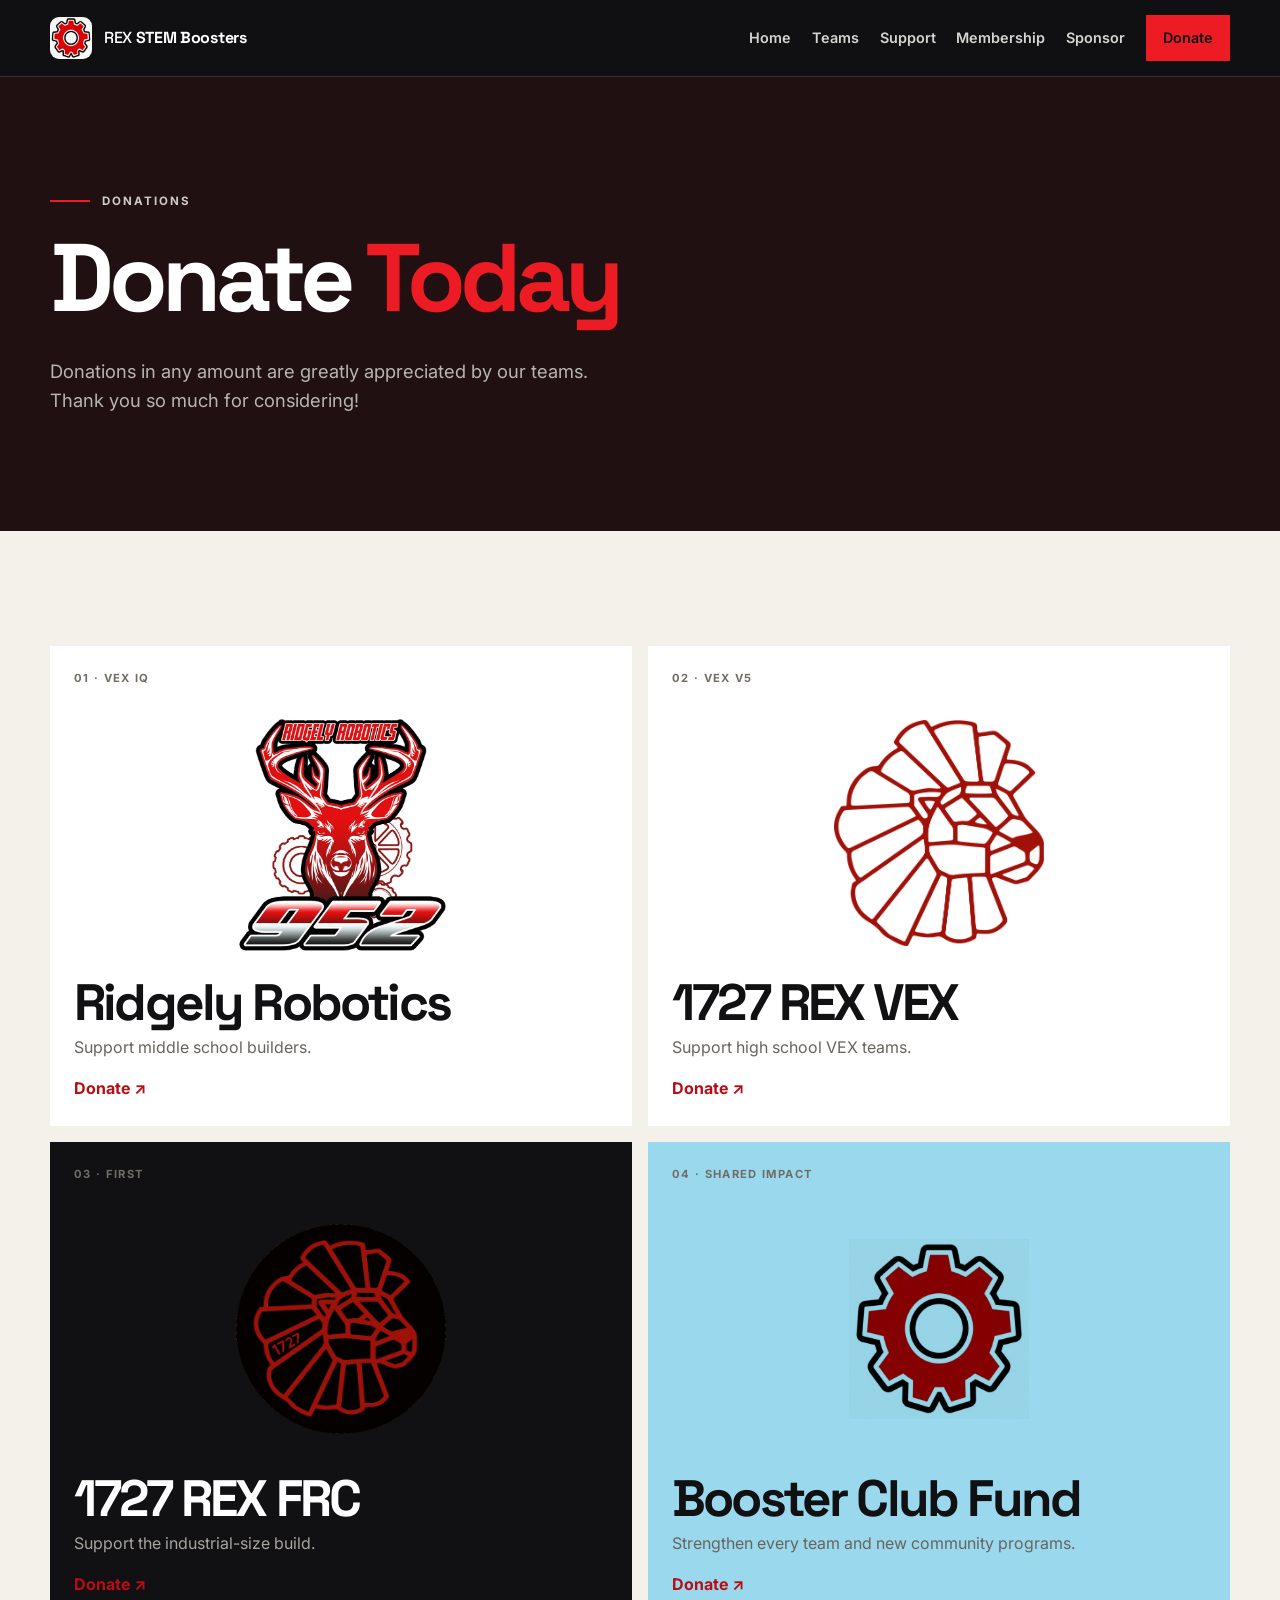
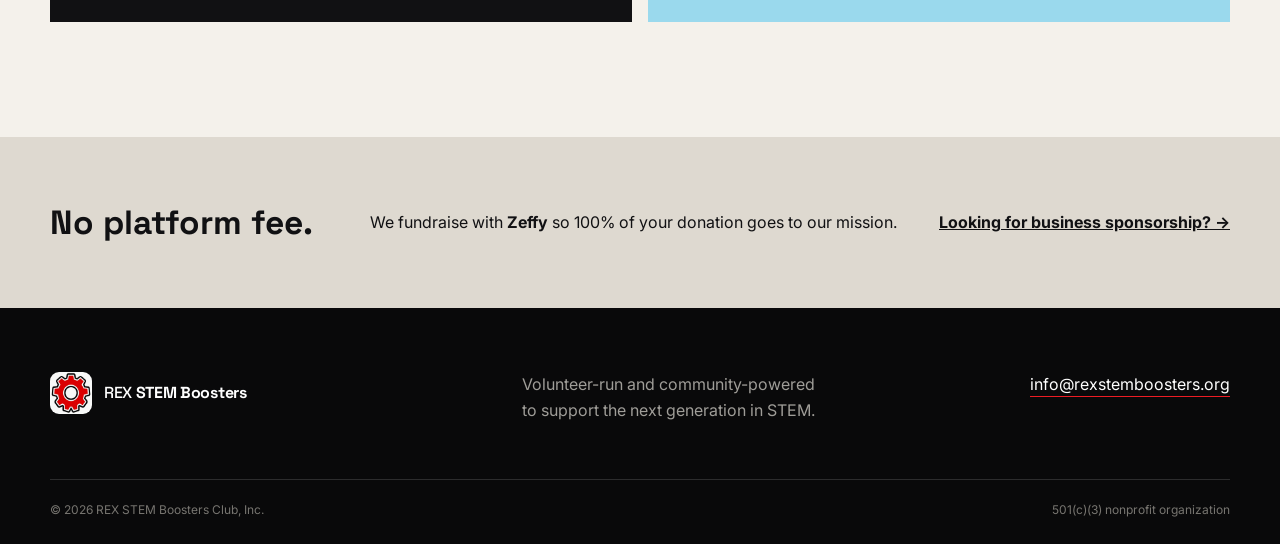
==== commit 374e1def: "feat: major formatting changes, media, all content added" ====
--- a/donate.html
+++ b/donate.html
@@ -1,11 +1,14 @@
 <!doctype html>
 <html lang="en"><head><meta charset="utf-8"><meta name="viewport" content="width=device-width, initial-scale=1"><meta name="description" content="Support a REX STEM Boosters robotics team or the shared booster fund."><title>Donate | REX STEM Boosters</title><link rel="preconnect" href="https://fonts.googleapis.com"><link rel="preconnect" href="https://fonts.gstatic.com" crossorigin><link href="https://fonts.googleapis.com/css2?family=Inter:wght@400;500;600;700&family=Space+Grotesk:wght@500;600;700&display=swap" rel="stylesheet"><link rel="icon" type="image/svg+xml" href="data:image/svg+xml,%3Csvg xmlns='http://www.w3.org/2000/svg' viewBox='0 0 64 64'%3E%3Crect width='64' height='64' rx='12' fill='%23111113'/%3E%3Cpath d='M28 8h8l2 7 6 3 7-2 4 7-5 5v8l5 5-4 7-7-2-6 3-2 7h-8l-2-7-6-3-7 2-4-7 5-5v-8l-5-5 4-7 7 2 6-3 2-7Zm4 15a9 9 0 1 0 0 18 9 9 0 0 0 0-18Z' fill='%23ed1c24'/%3E%3C/svg%3E"><link rel="stylesheet" href="assets/styles.css"><script src="assets/main.js" defer></script></head>
-<body><a class="skip-link" href="#main">Skip to content</a><header class="site-header"><div class="shell header-inner"><a class="brand" href="index.html"><img src="assets/images/gear-mark.png" alt="" width="42" height="42"><span>REX <b>STEM Boosters</b></span></a><button class="menu-toggle" type="button" aria-expanded="false" aria-controls="site-nav"><span></span><span></span><span></span><span class="sr-only">Open menu</span></button><nav id="site-nav" class="site-nav"><a href="index.html">Home</a><a href="teams.html">Our teams</a><a href="support.html">Ways to help</a><a href="membership.html">Membership</a><a href="sponsor.html">Sponsor</a><a class="nav-cta active" href="donate.html">Donate</a></nav></div></header>
-<main id="main"><section class="page-hero donate-hero"><div class="shell"><p class="eyebrow"><span></span> Tax-deductible giving</p><h1>Choose where<br><em>your gift moves.</em></h1><p>Every amount helps a student design, build, test, and compete. Select a team or strengthen the shared booster fund.</p></div></section>
+<body><a class="skip-link" href="#main">Skip to content</a><header class="site-header"><div class="shell header-inner"><a class="brand" href="index.html"><img src="assets/images/gear-mark.png" alt="" width="42" height="42"><span>REX <b>STEM Boosters</b></span></a><button class="menu-toggle" type="button" aria-expanded="false" aria-controls="site-nav"><span></span><span></span><span></span><span class="sr-only">Open menu</span></button><nav id="site-nav" class="site-nav"><a href="index.html">Home</a><a href="teams.html">Teams</a><a href="support.html">Support</a><a href="membership.html">Membership</a><a href="sponsor.html">Sponsor</a><a class="nav-cta active" href="donate.html" aria-current="page">Donate</a></nav></div></header>
+<main id="main"><section class="page-hero donate-hero"><div class="shell"><p class="eyebrow"><span></span> Donations</p>
+  <!-- <h1>Choose where<br><em>your gift moves.</em></h1> -->
+  <h1>Donate <em>Today</em></h1>
+  <p>Donations in any amount are greatly appreciated by our teams.<br>Thank you so much for considering! </p></div></section>
 <section class="band band-light"><div class="shell giving-grid">
   <a class="giving-card" href="https://www.zeffy.com/en-US/donation-form/donate-to-ridgley-robotics" target="_blank" rel="noopener"><span>01 · VEX IQ</span><img src="assets/images/ridgely-robotics.jpg" alt="Ridgely Robotics logo"><div><h2>Ridgely Robotics</h2><p>Support middle school builders.</p><b>Donate ↗</b></div></a>
   <a class="giving-card" href="https://www.zeffy.com/en-US/donation-form/donate-to-dulaney-vex" target="_blank" rel="noopener"><span>02 · VEX V5</span><img src="assets/images/dulaney-vex.png" alt="Dulaney VEX Robotics logo"><div><h2>1727 REX VEX</h2><p>Support high school VEX teams.</p><b>Donate ↗</b></div></a>
-  <a class="giving-card giving-card-dark" href="https://www.zeffy.com/en-US/donation-form/donate-to-dulaney-frc" target="_blank" rel="noopener"><span>03 · FIRST</span><img src="assets/images/dulaney-frc.jpg" alt="Dulaney FIRST Robotics logo"><div><h2>1727 REX FRC</h2><p>Support the industrial-size build.</p><b>Donate ↗</b></div></a>
+  <a class="giving-card giving-card-dark" href="https://www.zeffy.com/en-US/donation-form/donate-to-dulaney-frc" target="_blank" rel="noopener"><span>03 · FIRST</span><img src="assets/images/dulaney-frc.png" alt="Dulaney FIRST Robotics logo"><div><h2>1727 REX FRC</h2><p>Support the industrial-size build.</p><b>Donate ↗</b></div></a>
   <a class="giving-card giving-general" href="https://www.zeffy.com/en-US/donation-form/supporting-stem-programs-in-timonium" target="_blank" rel="noopener"><span>04 · Shared impact</span><div class="general-gear"><img src="assets/images/gear-mark.png" alt=""></div><div><h2>Booster Club Fund</h2><p>Strengthen every team and new community programs.</p><b>Donate ↗</b></div></a>
-</div></section><section class="zeffy-note"><div class="shell"><strong>No platform fee.</strong><p>We fundraise with Zeffy so 100% of your donation can go to our mission.</p><a href="sponsor.html">Looking for business sponsorship? →</a></div></section></main>
-<footer class="site-footer"><div class="shell footer-main"><a class="brand" href="index.html"><img src="assets/images/gear-mark.png" alt="" width="42" height="42"><span>REX <b>STEM Boosters</b></span></a><p>Volunteer-run. Community-powered.<br>Built for the next generation.</p><a href="mailto:info@rexstemboosters.org">info@rexstemboosters.org</a></div><div class="shell footer-bottom"><span>© <span data-year></span> REX STEM Boosters Club, Inc.</span><span>501(c)(3) nonprofit organization</span></div></footer></body></html>
+</div></section><section class="zeffy-note"><div class="shell"><strong>No platform fee.</strong><p>We fundraise with <b>Zeffy</b> so 100% of your donation goes to our mission.</p><a href="sponsor.html">Looking for business sponsorship? →</a></div></section></main>
+<footer class="site-footer"><div class="shell footer-main"><a class="brand" href="index.html"><img src="assets/images/gear-mark.png" alt="" width="42" height="42"><span>REX <b>STEM Boosters</b></span></a><p>Volunteer-run and community-powered<br>to support the next generation in STEM.</p><a href="mailto:info@rexstemboosters.org">info@rexstemboosters.org</a></div><div class="shell footer-bottom"><span>© <span data-year></span> REX STEM Boosters Club, Inc.</span><span>501(c)(3) nonprofit organization</span></div></footer></body></html>
--- a/assets/styles.css
+++ b/assets/styles.css
@@ -286,7 +286,8 @@
 
 .page-hero { position: relative; overflow: hidden; padding: clamp(5rem, 9vw, 8rem) 0; background: var(--ink); }
 .page-hero .shell > p:last-child, .page-hero .membership-layout > div:first-child > p:last-child { max-width: 680px; margin: 2rem 0 0; color: #b8b6b0; font-size: 1.15rem; }
-.team-page-hero { min-height: min(690px, calc(100vh - 76px)); display: flex; align-items: center; }
+.page-hero .shell .second-last-child-p-custom { max-width: 680px; margin: 2rem 0 0; color: #b8b6b0; font-size: 1.15rem; }
+.team-page-hero { padding: clamp(5rem, 9vw, 8rem) 0 clamp(3rem, 5vw, 6rem) 0; min-height: min(690px, calc(100vh - 76px)); display: flex; align-items: center; }
 .team-hero-copy { position: relative; z-index: 2; }
 .team-hero-copy > p:last-child { max-width: 590px !important; }
 .ambient-curve { position: absolute; z-index: 0; top: 8%; right: -5%; bottom: 6%; width: 58%; opacity: .72; }
@@ -327,8 +328,8 @@
 .trust-strip p { margin: 0; max-width: 600px; }
 
 .membership-hero { background: #191614; }
-.membership-layout { display: grid; grid-template-columns: 1.2fr .8fr; gap: 4rem; align-items: center; }
-.price-card { padding: 2rem; background: var(--paper); color: var(--ink); box-shadow: 14px 14px 0 var(--red); transform: rotate(1deg); }
+.membership-layout { display: grid; grid-template-columns: 1.2fr .8fr; gap: 0rem; align-items: center; }
+.price-card { margin-right: 4rem; padding: 2rem; background: var(--paper); color: var(--ink); box-shadow: 14px 14px 0 var(--red); transform: rotate(1deg); }
 .price-card > p { margin: 0 0 1.4rem; text-transform: uppercase; font-size: .75rem; font-weight: 700; letter-spacing: .12em; }
 .price-card > div { display: flex; justify-content: space-between; align-items: baseline; padding: 1.1rem 0; border-top: 1px solid #ccc6bd; }
 .price-card strong { font: 700 3rem/1 "Space Grotesk"; }
@@ -342,7 +343,136 @@
 .open-door { padding: 5rem 0; background: var(--red); }
 .open-door h2 { font-size: clamp(4.5rem, 12vw, 10rem); }
 .open-door > .shell > p:last-child { max-width: 680px; font-size: 1.2rem; }
-
+/* Membership overview */
+
+.membership-overview {
+  background: var(--paper);
+}
+
+.membership-overview__heading {
+  max-width: 860px;
+  margin-bottom: clamp(3rem, 6vw, 5rem);
+}
+
+.membership-overview__heading h2 {
+  max-width: 820px;
+  margin-bottom: 0;
+  font-size: clamp(2.7rem, 5vw, 4.8rem);
+}
+
+/* Two-column layout */
+
+.membership-columns {
+  display: grid;
+  grid-template-columns: repeat(2, minmax(0, 1fr));
+  border-top: 1px solid #ccc6bd;
+  border-bottom: 1px solid #ccc6bd;
+}
+
+.membership-column {
+  min-width: 0;
+  padding: clamp(2rem, 4vw, 3.5rem) clamp(2rem, 4vw, 4rem)
+    clamp(2.5rem, 5vw, 4rem) 0;
+}
+
+.membership-column--support {
+  padding-right: 0;
+  padding-left: clamp(2rem, 4vw, 4rem);
+  border-left: 1px solid #ccc6bd;
+}
+
+/* Column headings */
+
+.membership-column__label {
+  margin: 0 0 0.75rem;
+  color: var(--red);
+  font-size: 0.7rem;
+  font-weight: 700;
+  letter-spacing: 0.14em;
+  text-transform: uppercase;
+}
+
+.membership-column h3 {
+  margin: 0 0 2rem;
+  font: 600 clamp(1.8rem, 3vw, 2.7rem) / 1.08 "Space Grotesk",
+    sans-serif;
+  letter-spacing: -0.035em;
+}
+
+/* Feature lists */
+
+.membership-feature-list {
+  margin: 0;
+  padding: 0;
+  list-style: none;
+}
+
+.membership-feature-list li {
+  display: grid;
+  grid-template-columns: 12px minmax(0, 1fr);
+  gap: 1rem;
+  padding: 1.35rem 0;
+  border-top: 1px solid #ddd8d0;
+}
+
+.membership-feature-list li:last-child {
+  padding-bottom: 0;
+}
+
+.membership-feature-list__marker {
+  width: 8px;
+  height: 8px;
+  margin-top: 0.45rem;
+  background: var(--red);
+  transform: rotate(45deg);
+}
+
+.membership-feature-list strong {
+  display: block;
+  margin-bottom: 0.4rem;
+  font: 600 1.05rem/1.25 "Space Grotesk", sans-serif;
+}
+
+.membership-feature-list p {
+  max-width: 470px;
+  margin: 0;
+  color: #635f58;
+  line-height: 1.65;
+}
+
+/* Mobile layout */
+
+@media (max-width: 760px) {
+  .membership-overview__heading {
+    margin-bottom: 2.5rem;
+  }
+
+  .membership-columns {
+    grid-template-columns: 1fr;
+  }
+
+  .membership-column {
+    padding: 2.25rem 0 2.75rem;
+  }
+
+  .membership-column--support {
+    padding: 2.75rem 0 2.25rem;
+    border-top: 1px solid #ccc6bd;
+    border-left: 0;
+  }
+}
+
+.member-label {
+  font-size: 1rem;
+}
+
+.site-nav .nav-cta[aria-current="page"] {
+  /* background: var(--white); */
+  background-color: var(--red);
+  color: var(--ink) !important;
+  /* box-shadow: inset 0 0 0 2px var(--red); */
+}
+.membership-tile-link { margin-top: 0 !important; }
 .donate-hero { background: #211011; }
 .giving-grid { display: grid; grid-template-columns: repeat(2, 1fr); gap: 1rem; }
 .giving-card { position: relative; min-height: 480px; display: grid; grid-template-rows: auto 1fr auto; padding: 1.5rem; background: var(--white); color: var(--ink); text-decoration: none; overflow: hidden; }
@@ -359,7 +489,7 @@
 .general-gear { display: grid; place-items: center; }
 .general-gear img { width: min(44%, 180px); }
 .zeffy-note { padding: 4rem 0; background: #ded9d0; color: var(--ink); }
-.zeffy-note .shell { display: grid; grid-template-columns: .7fr 1.3fr auto; gap: 2rem; align-items: center; }
+.zeffy-note .shell { display: grid; grid-template-columns: .7fr 1.3fr auto; gap: 1.8rem; align-items: center; }
 .zeffy-note strong { font: 700 2.1rem "Space Grotesk"; }
 .zeffy-note p { margin: 0; }
 .zeffy-note a { font-weight: 700; }
@@ -402,6 +532,7 @@
 .carousel-slide span { margin-bottom: auto; color: rgba(255,255,255,.5); font: 600 .7rem "Space Grotesk"; letter-spacing: .14em; }
 .carousel-slide strong { font: 600 clamp(2rem, 4vw, 4rem)/1 "Space Grotesk"; letter-spacing: -.045em; }
 .carousel-slide small { margin-top: .7rem; color: #aaa8a2; font-size: .82rem; }
+.carousel-image { width: 90%; height: 90%; object-fit: contain; object-position: center; }
 
 .site-footer { padding: 4rem 0 1.5rem; background: #09090a; }
 .footer-main { display: grid; grid-template-columns: 1.3fr 1fr 1fr; gap: 2rem; align-items: start; padding-bottom: 3.5rem; }
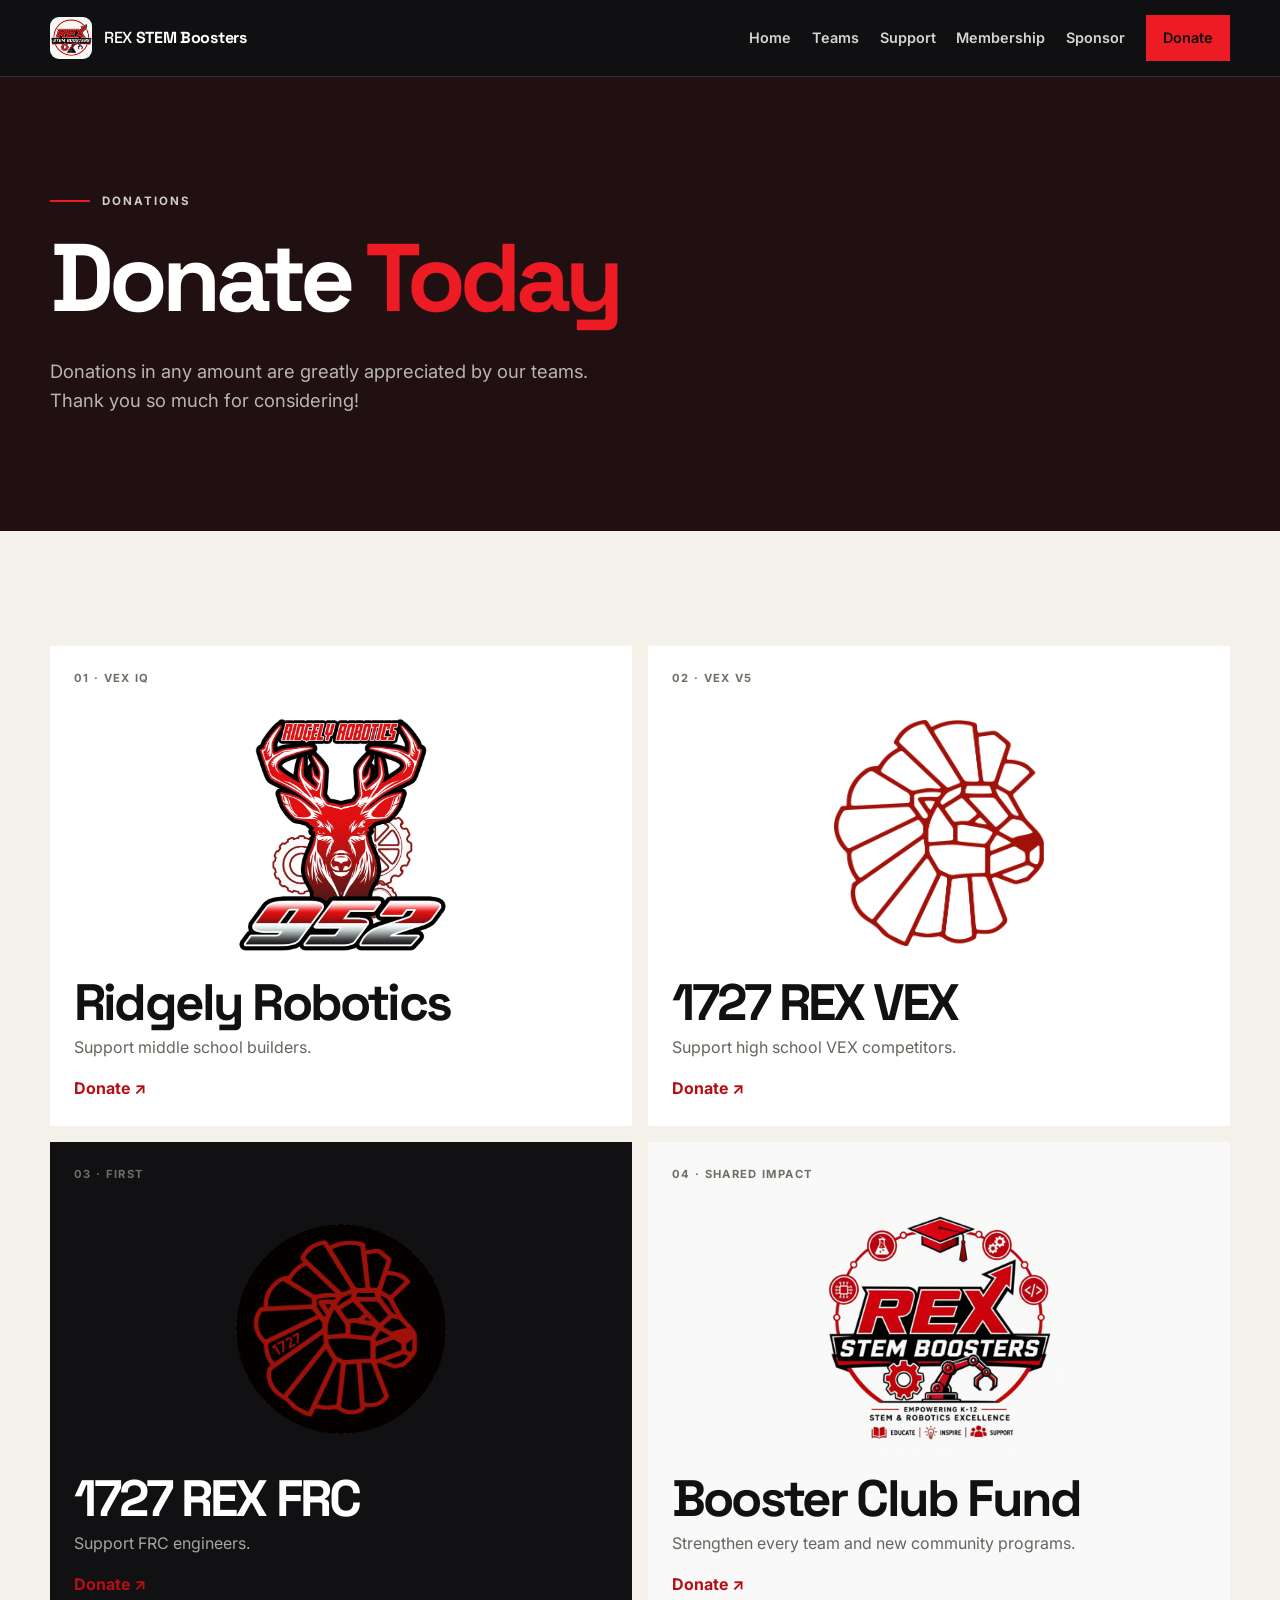
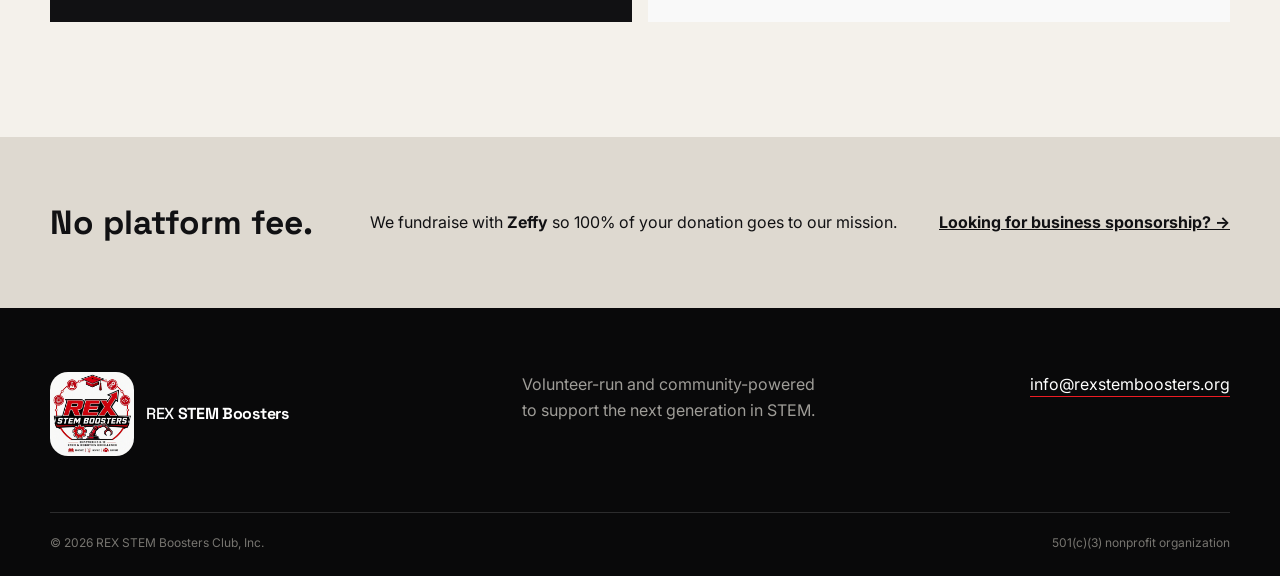
==== commit b114a8a7: "feat: logo incorporation, credit, Instagram link" ====
--- a/donate.html
+++ b/donate.html
@@ -1,14 +1,14 @@
 <!doctype html>
 <html lang="en"><head><meta charset="utf-8"><meta name="viewport" content="width=device-width, initial-scale=1"><meta name="description" content="Support a REX STEM Boosters robotics team or the shared booster fund."><title>Donate | REX STEM Boosters</title><link rel="preconnect" href="https://fonts.googleapis.com"><link rel="preconnect" href="https://fonts.gstatic.com" crossorigin><link href="https://fonts.googleapis.com/css2?family=Inter:wght@400;500;600;700&family=Space+Grotesk:wght@500;600;700&display=swap" rel="stylesheet"><link rel="icon" type="image/svg+xml" href="data:image/svg+xml,%3Csvg xmlns='http://www.w3.org/2000/svg' viewBox='0 0 64 64'%3E%3Crect width='64' height='64' rx='12' fill='%23111113'/%3E%3Cpath d='M28 8h8l2 7 6 3 7-2 4 7-5 5v8l5 5-4 7-7-2-6 3-2 7h-8l-2-7-6-3-7 2-4-7 5-5v-8l-5-5 4-7 7 2 6-3 2-7Zm4 15a9 9 0 1 0 0 18 9 9 0 0 0 0-18Z' fill='%23ed1c24'/%3E%3C/svg%3E"><link rel="stylesheet" href="assets/styles.css"><script src="assets/main.js" defer></script></head>
-<body><a class="skip-link" href="#main">Skip to content</a><header class="site-header"><div class="shell header-inner"><a class="brand" href="index.html"><img src="assets/images/gear-mark.png" alt="" width="42" height="42"><span>REX <b>STEM Boosters</b></span></a><button class="menu-toggle" type="button" aria-expanded="false" aria-controls="site-nav"><span></span><span></span><span></span><span class="sr-only">Open menu</span></button><nav id="site-nav" class="site-nav"><a href="index.html">Home</a><a href="teams.html">Teams</a><a href="support.html">Support</a><a href="membership.html">Membership</a><a href="sponsor.html">Sponsor</a><a class="nav-cta active" href="donate.html" aria-current="page">Donate</a></nav></div></header>
+<body><a class="skip-link" href="#main">Skip to content</a><header class="site-header"><div class="shell header-inner"><a class="brand header" href="index.html"><img src="assets/images/logo-simple.png" alt="" width="42" height="42"><span>REX <b>STEM Boosters</b></span></a><button class="menu-toggle" type="button" aria-expanded="false" aria-controls="site-nav"><span></span><span></span><span></span><span class="sr-only">Open menu</span></button><nav id="site-nav" class="site-nav"><a href="index.html">Home</a><a href="teams.html">Teams</a><a href="support.html">Support</a><a href="membership.html">Membership</a><a href="sponsor.html">Sponsor</a><a class="nav-cta active" href="donate.html" aria-current="page">Donate</a></nav></div></header>
 <main id="main"><section class="page-hero donate-hero"><div class="shell"><p class="eyebrow"><span></span> Donations</p>
   <!-- <h1>Choose where<br><em>your gift moves.</em></h1> -->
   <h1>Donate <em>Today</em></h1>
   <p>Donations in any amount are greatly appreciated by our teams.<br>Thank you so much for considering! </p></div></section>
 <section class="band band-light"><div class="shell giving-grid">
   <a class="giving-card" href="https://www.zeffy.com/en-US/donation-form/donate-to-ridgley-robotics" target="_blank" rel="noopener"><span>01 · VEX IQ</span><img src="assets/images/ridgely-robotics.jpg" alt="Ridgely Robotics logo"><div><h2>Ridgely Robotics</h2><p>Support middle school builders.</p><b>Donate ↗</b></div></a>
-  <a class="giving-card" href="https://www.zeffy.com/en-US/donation-form/donate-to-dulaney-vex" target="_blank" rel="noopener"><span>02 · VEX V5</span><img src="assets/images/dulaney-vex.png" alt="Dulaney VEX Robotics logo"><div><h2>1727 REX VEX</h2><p>Support high school VEX teams.</p><b>Donate ↗</b></div></a>
-  <a class="giving-card giving-card-dark" href="https://www.zeffy.com/en-US/donation-form/donate-to-dulaney-frc" target="_blank" rel="noopener"><span>03 · FIRST</span><img src="assets/images/dulaney-frc.png" alt="Dulaney FIRST Robotics logo"><div><h2>1727 REX FRC</h2><p>Support the industrial-size build.</p><b>Donate ↗</b></div></a>
-  <a class="giving-card giving-general" href="https://www.zeffy.com/en-US/donation-form/supporting-stem-programs-in-timonium" target="_blank" rel="noopener"><span>04 · Shared impact</span><div class="general-gear"><img src="assets/images/gear-mark.png" alt=""></div><div><h2>Booster Club Fund</h2><p>Strengthen every team and new community programs.</p><b>Donate ↗</b></div></a>
+  <a class="giving-card" href="https://www.zeffy.com/en-US/donation-form/donate-to-dulaney-vex" target="_blank" rel="noopener"><span>02 · VEX V5</span><img src="assets/images/dulaney-vex.png" alt="Dulaney VEX Robotics logo"><div><h2>1727 REX VEX</h2><p>Support high school VEX competitors.</p><b>Donate ↗</b></div></a>
+  <a class="giving-card giving-card-dark" href="https://www.zeffy.com/en-US/donation-form/donate-to-dulaney-frc" target="_blank" rel="noopener"><span>03 · FIRST</span><img src="assets/images/dulaney-frc.png" alt="Dulaney FIRST Robotics logo"><div><h2>1727 REX FRC</h2><p>Support FRC engineers.</p><b>Donate ↗</b></div></a>
+  <a class="giving-card giving-general" href="https://www.zeffy.com/en-US/donation-form/supporting-stem-programs-in-timonium" target="_blank" rel="noopener"><span>04 · Shared impact</span><div class="general-gear"><img src="assets/images/logo.png" alt="REX Stem Boosters Logo"></div><div><h2>Booster Club Fund</h2><p>Strengthen every team and new community programs.</p><b>Donate ↗</b></div></a>
 </div></section><section class="zeffy-note"><div class="shell"><strong>No platform fee.</strong><p>We fundraise with <b>Zeffy</b> so 100% of your donation goes to our mission.</p><a href="sponsor.html">Looking for business sponsorship? →</a></div></section></main>
-<footer class="site-footer"><div class="shell footer-main"><a class="brand" href="index.html"><img src="assets/images/gear-mark.png" alt="" width="42" height="42"><span>REX <b>STEM Boosters</b></span></a><p>Volunteer-run and community-powered<br>to support the next generation in STEM.</p><a href="mailto:info@rexstemboosters.org">info@rexstemboosters.org</a></div><div class="shell footer-bottom"><span>© <span data-year></span> REX STEM Boosters Club, Inc.</span><span>501(c)(3) nonprofit organization</span></div></footer></body></html>
+<footer class="site-footer"><div class="shell footer-main"><a class="brand footer" href="index.html"><img src="assets/images/logo.png" alt="" width="42" height="42"><span>REX <b>STEM Boosters</b></span></a><p>Volunteer-run and community-powered<br>to support the next generation in STEM.</p><a href="mailto:info@rexstemboosters.org">info@rexstemboosters.org</a></div><div class="shell footer-bottom"><span>© <span data-year></span> REX STEM Boosters Club, Inc.</span><span>501(c)(3) nonprofit organization</span></div></footer></body></html>
--- a/assets/styles.css
+++ b/assets/styles.css
@@ -2,6 +2,7 @@
   --ink: #111113;
   --ink-soft: #1a1a1d;
   --paper: #f4f1eb;
+  --logo-color: #f9f9f9;
   --white: #fff;
   --red: #ed1c24;
   --red-dark: #b70e15;
@@ -26,7 +27,8 @@
 .site-header { position: sticky; z-index: 50; top: 0; background: rgba(17,17,19,.9); border-bottom: 1px solid var(--line); backdrop-filter: blur(16px); }
 .header-inner { min-height: 76px; display: flex; align-items: center; justify-content: space-between; gap: 2rem; }
 .brand { display: inline-flex; align-items: center; gap: .75rem; text-decoration: none; font-family: "Space Grotesk", sans-serif; letter-spacing: -.02em; }
-.brand img { width: 42px; height: 42px; border-radius: 9px; }
+.brand.header img { width: 42px; height: 42px; border-radius: 9px; }
+.brand.footer img { width: 84px; height: 84px; border-radius: 18px; }
 .brand span { font-size: 1rem; font-weight: 500; }
 .brand b { font-weight: 700; }
 .site-nav { display: flex; align-items: center; gap: 1.3rem; }
@@ -54,9 +56,23 @@
 .button-primary:hover { background: #ff343b; }
 .button-ghost { border-color: #4a494b; }
 .button-ghost:hover { border-color: var(--white); }
+.button-ghost-2 { border-color: #4a494b; min-width: 150px; border-width: 1.5px; }
+.button-ghost-2:hover {
+  border-color: transparent;
+  background:
+    linear-gradient(var(--ink), var(--ink)) padding-box,
+    linear-gradient(
+      45deg,
+      #feda75,
+      #fa7e1e,
+      #d62976,
+      #962fbf,
+      #4f5bd5
+    ) border-box;
+  }
 
 .hero-visual { position: relative; min-height: 470px; display: grid; place-items: center; }
-.visual-card { position: relative; z-index: 2; width: min(70%, 330px); aspect-ratio: 1; padding: 2rem; background: var(--paper); border: 1px solid #3a3a3d; transform: rotate(3deg); box-shadow: 18px 18px 0 var(--red); }
+.visual-card { position: relative; z-index: 2; width: min(70%, 330px); aspect-ratio: 1; padding: 2rem; background: var(--logo-color); border: 1px solid #3a3a3d; transform: rotate(3deg); box-shadow: 18px 18px 0 var(--red); }
 .visual-card img { width: 100%; height: 100%; object-fit: contain; }
 .orbit { position: absolute; border: 1px solid rgba(154,217,237,.4); border-radius: 50%; }
 .orbit-one { width: 90%; aspect-ratio: 1; }
@@ -485,9 +501,10 @@
 .giving-card-dark { background: var(--ink); color: var(--white); }
 .giving-card-dark > img { mix-blend-mode: normal; }
 .giving-card-dark p { color: #a9a6a0; }
-.giving-general { background: var(--blue); }
+.giving-general { background: var(--logo-color); }
+.giving-general img { mix-blend-mode: normal; max-height: 360px; }
 .general-gear { display: grid; place-items: center; }
-.general-gear img { width: min(44%, 180px); }
+.general-gear img { width: min(50%, 240px); }
 .zeffy-note { padding: 4rem 0; background: #ded9d0; color: var(--ink); }
 .zeffy-note .shell { display: grid; grid-template-columns: .7fr 1.3fr auto; gap: 1.8rem; align-items: center; }
 .zeffy-note strong { font: 700 2.1rem "Space Grotesk"; }
@@ -535,7 +552,9 @@
 .carousel-image { width: 90%; height: 90%; object-fit: contain; object-position: center; }
 
 .site-footer { padding: 4rem 0 1.5rem; background: #09090a; }
+.credit-tag { color: #909090; font-size: 0.7rem; text-align: right; margin-right: 2rem;}
 .footer-main { display: grid; grid-template-columns: 1.3fr 1fr 1fr; gap: 2rem; align-items: start; padding-bottom: 3.5rem; }
+.footer-main.footer-homepage { padding-bottom: 3rem; }
 .footer-main p { margin: 0; color: #9f9d98; }
 .footer-main > a:last-child { justify-self: end; text-decoration-color: var(--red); text-underline-offset: .35rem; }
 .footer-bottom { display: flex; justify-content: space-between; gap: 1rem; padding-top: 1.25rem; border-top: 1px solid var(--line); color: #777570; font-size: .75rem; }
